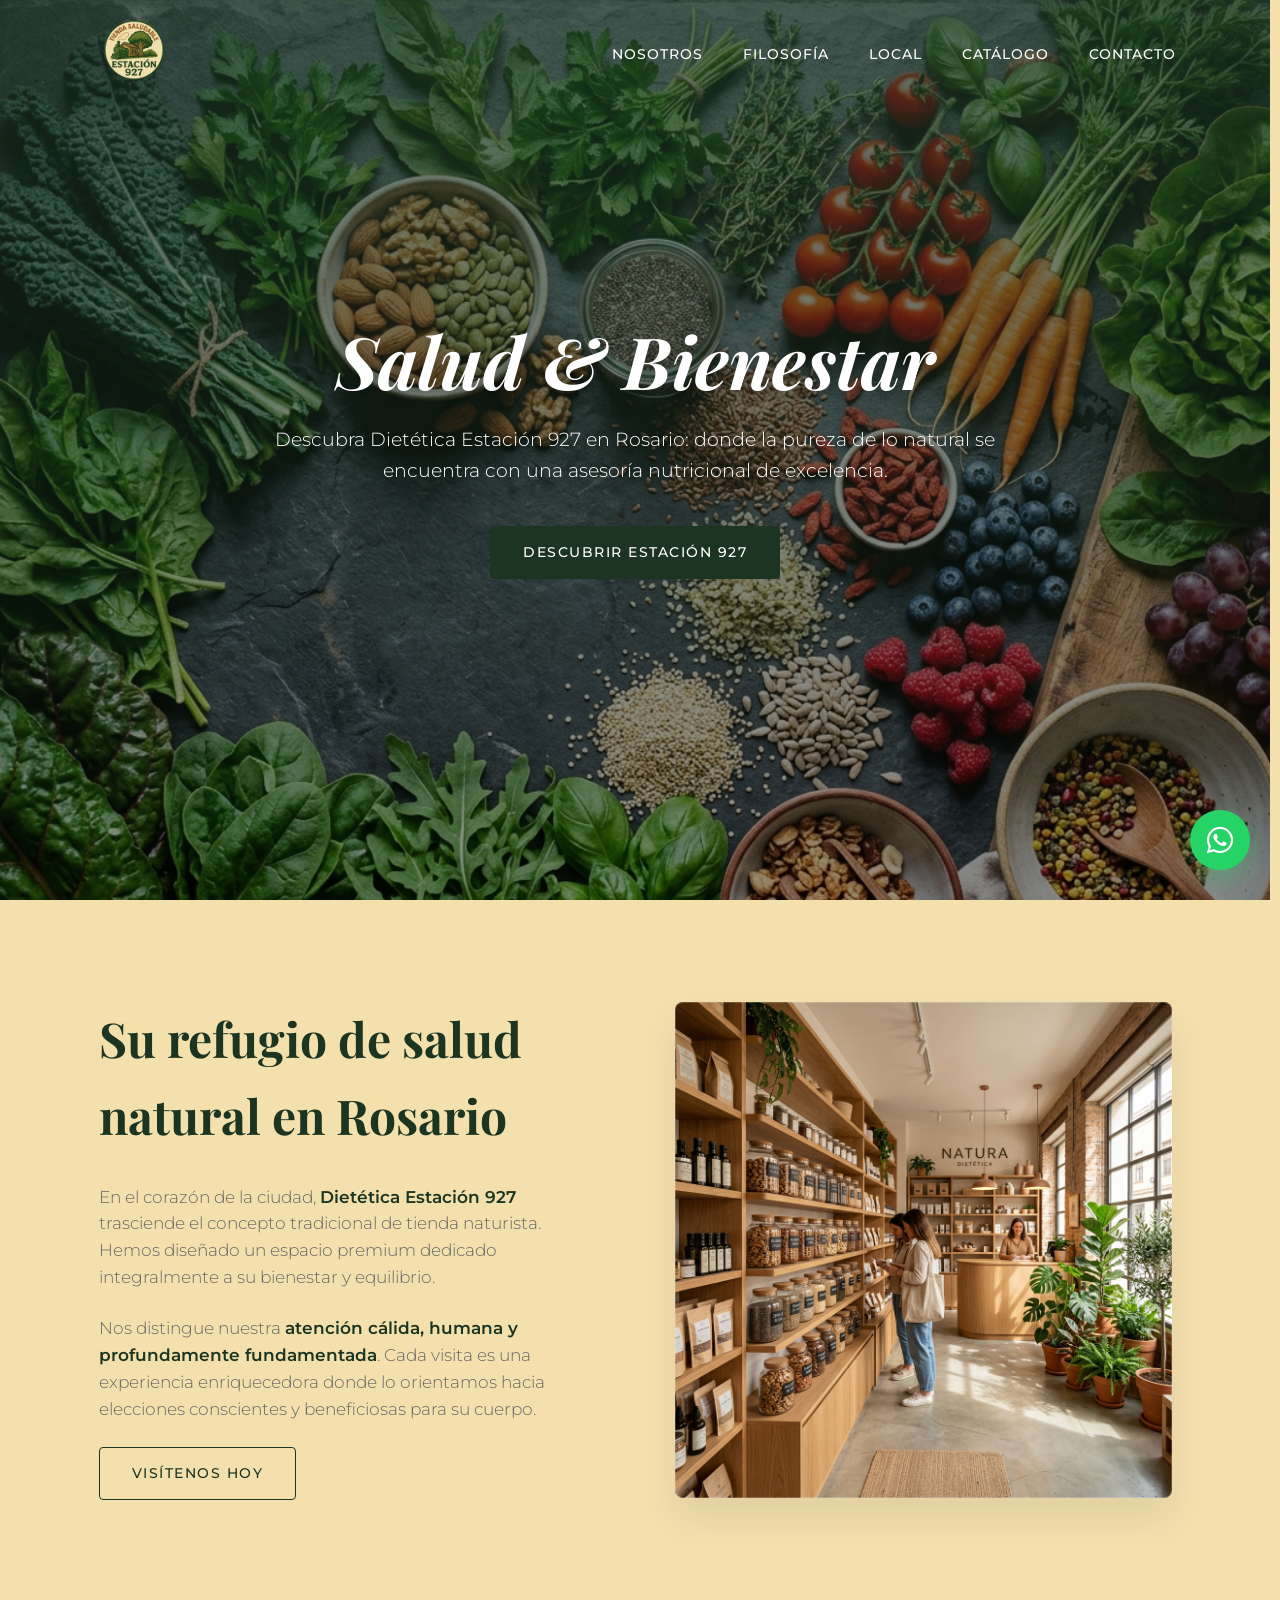
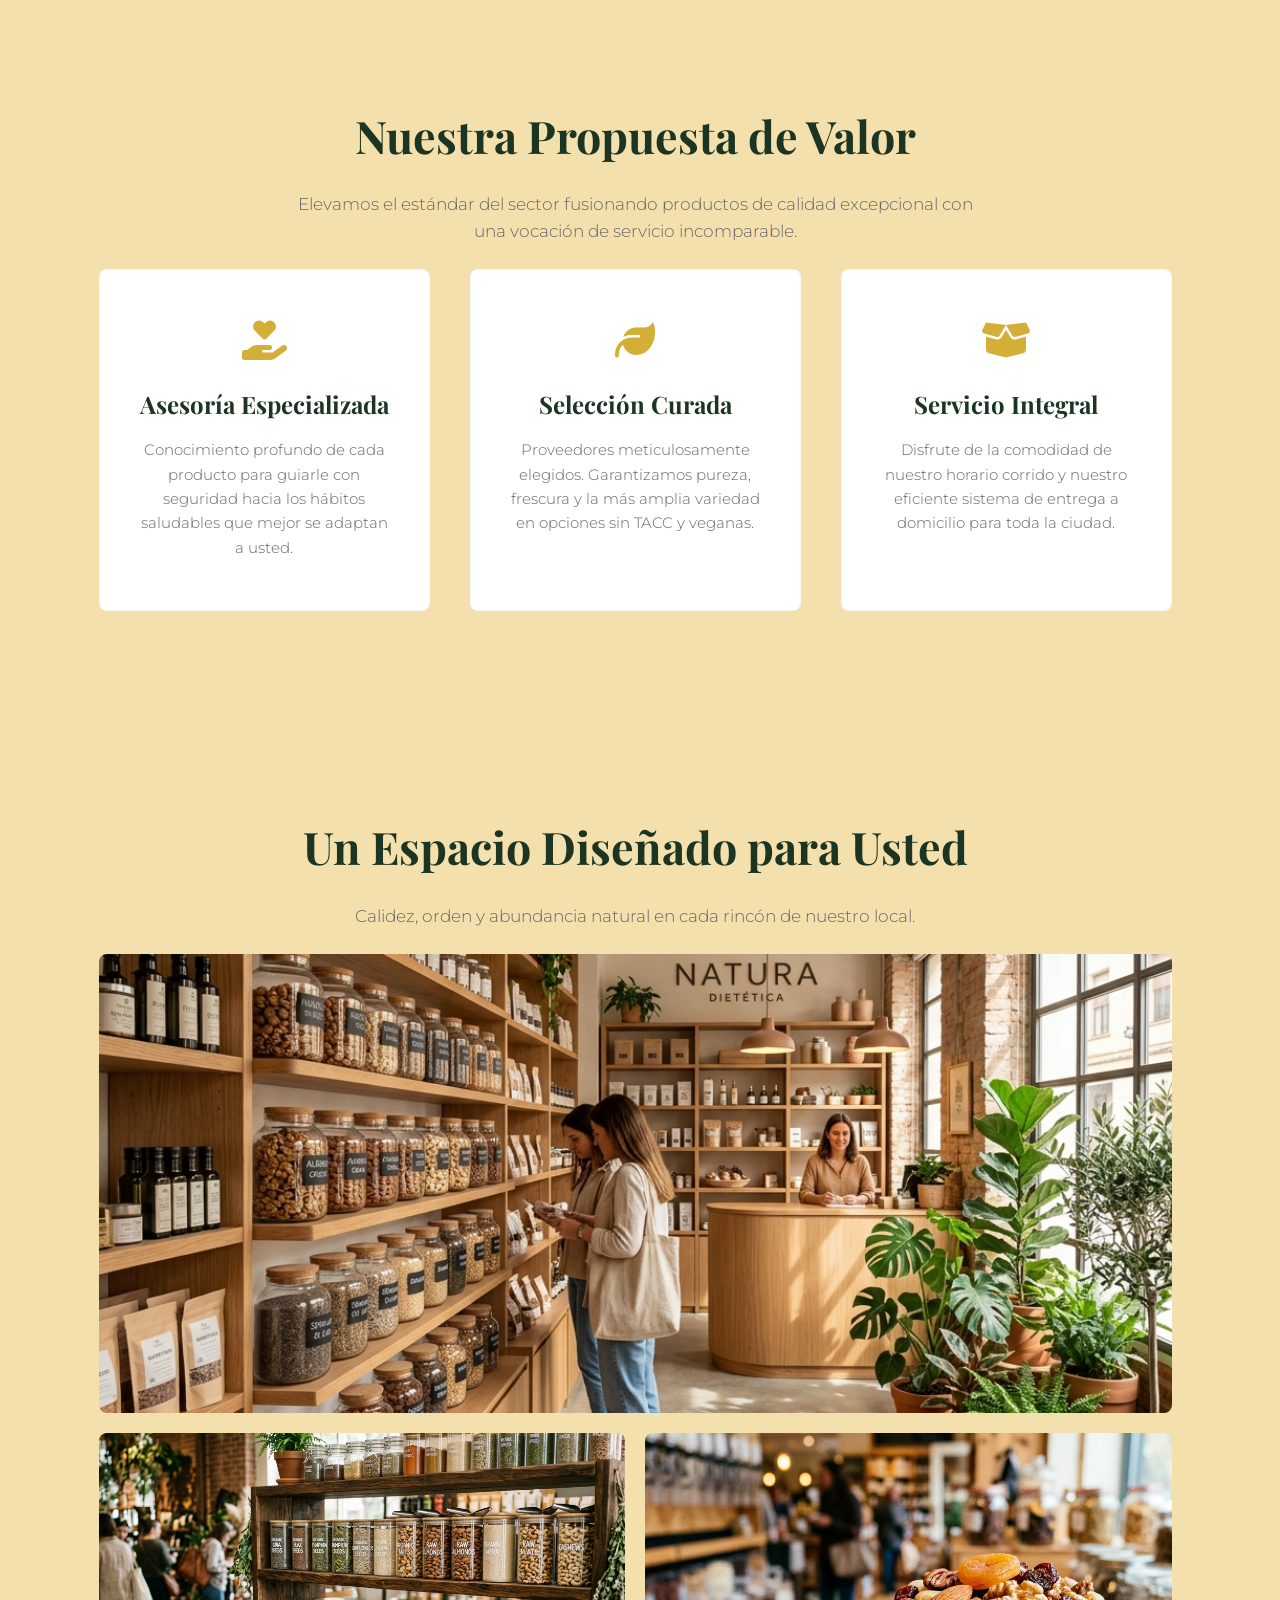
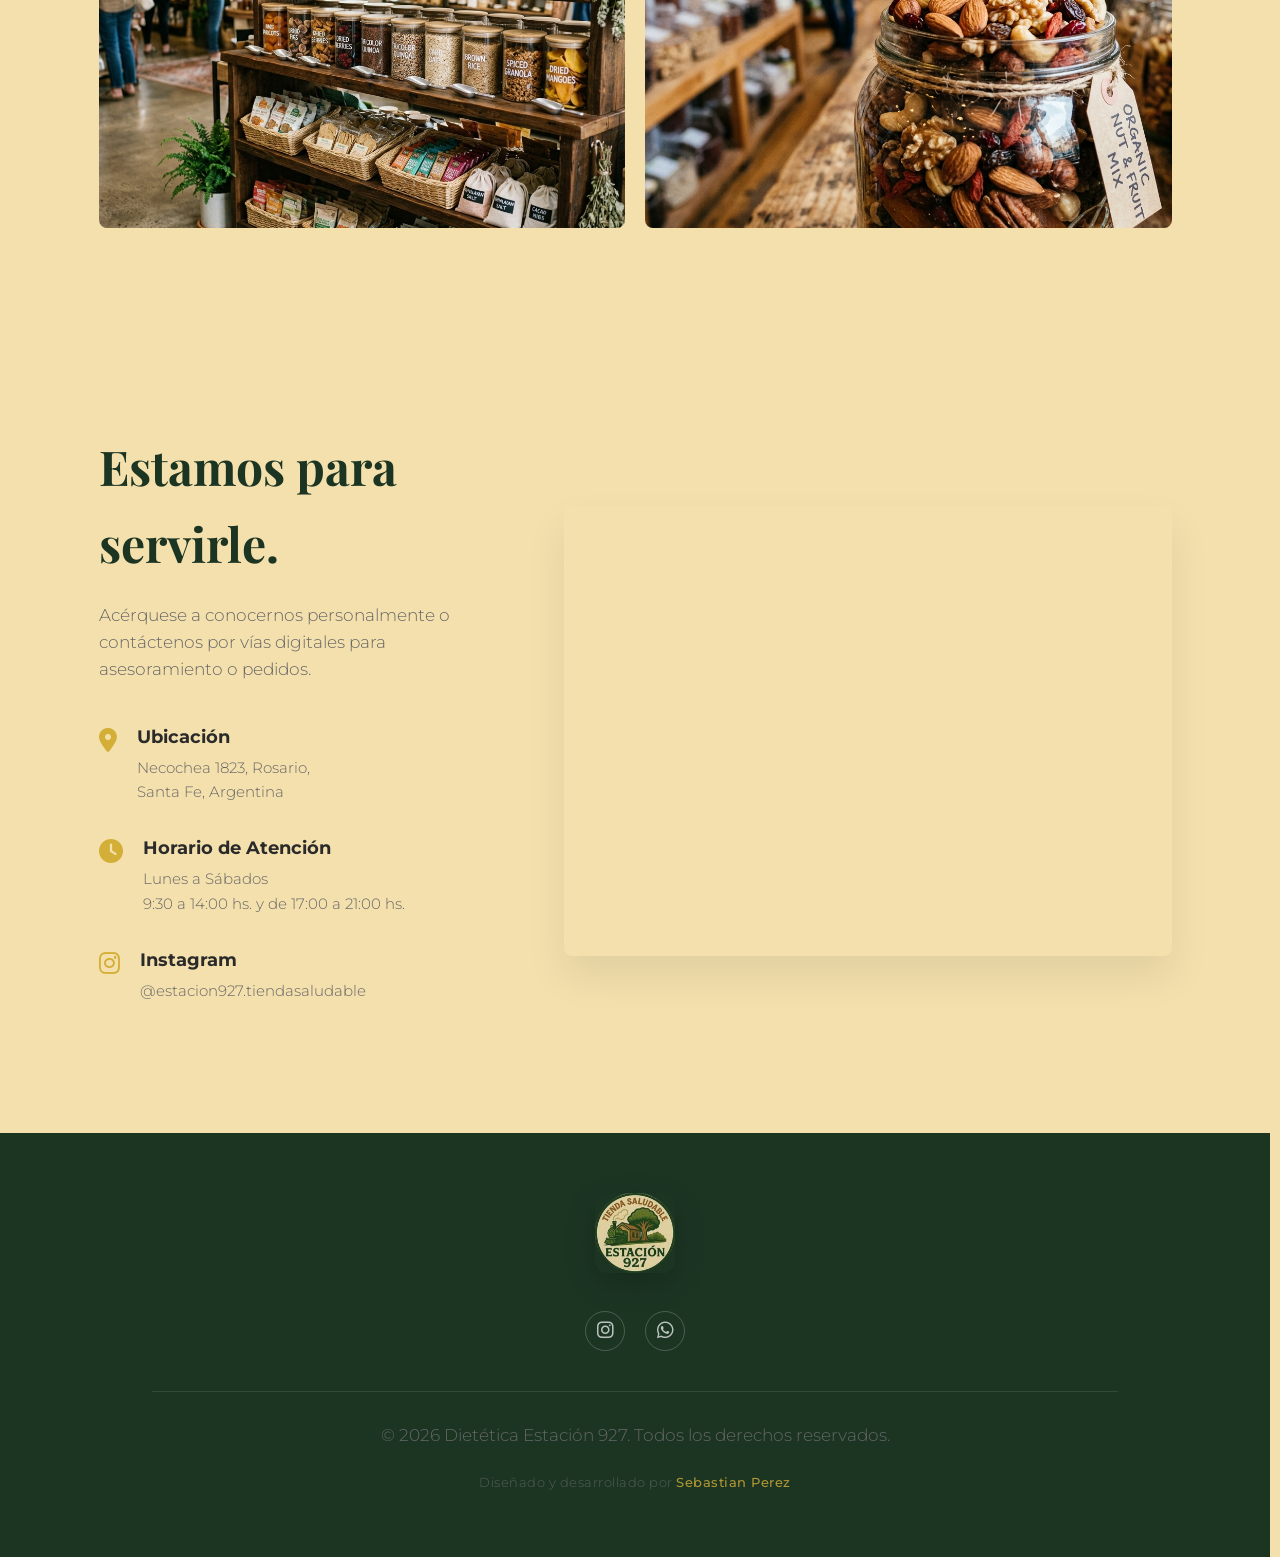
==== index.html @ 1c9c71f5 "estacion927 v1 Signed-off-by: PerezSebastian <psebastian10101010@gmail.com>" ====
<!DOCTYPE html>
<html lang="es">

<head>
    <meta charset="UTF-8">
    <meta name="viewport" content="width=device-width, initial-scale=1.0">
    <title>Dietética Estación 927 | Experiencia Saludable Premium</title>
    <meta name="description"
        content="Dietética Estación 927 en Rosario. Alimentación consciente, productos naturales premium y atención personalizada en nuestro local de Necochea 1823.">

    <!-- Favicon -->
    <link rel="icon" type="image/png" href="assets/img/logo-estacion-927.png">

    <!-- Google Fonts -->
    <link rel="preconnect" href="https://fonts.googleapis.com">
    <link rel="preconnect" href="https://fonts.gstatic.com" crossorigin>
    <link
        href="https://fonts.googleapis.com/css2?family=Montserrat:wght@300;400;500;600&family=Playfair+Display:ital,wght@0,400;0,600;0,700;1,400&display=swap"
        rel="stylesheet">

    <!-- Font Awesome -->
    <link rel="stylesheet" href="https://cdnjs.cloudflare.com/ajax/libs/font-awesome/6.4.0/css/all.min.css">
    <link rel="stylesheet" href="assets/css/styles.css">
</head>

<body>

    <header id="header">
        <div class="container nav-container">
            <a href="#inicio" class="logo">
                <img src="assets/img/logo-estacion-927.png" alt="Estación 927">
            </a>
            <button class="mobile-menu-btn" id="mobileMenuBtn">
                <i class="fa-solid fa-bars"></i>
            </button>
            <ul class="nav-links" id="navLinks">
                <li><a href="#nosotros">Nosotros</a></li>
                <li><a href="#pilares">Filosofía</a></li>
                <li><a href="#galeria">Local</a></li>
                <li><a href="catalogo.html">Catálogo</a></li>
                <li><a href="#contacto">Contacto</a></li>
            </ul>
            <div class="nav-backdrop" id="navBackdrop" aria-hidden="true"></div>
        </div>
    </header>

    <section class="hero" id="inicio">
        <div class="hero-bg" id="heroBg"></div>
        <div class="hero-content">
            <h1>Salud & Bienestar</h1>
            <p>Descubra Dietética Estación 927 en Rosario: donde la pureza de lo natural se encuentra con una asesoría
                nutricional de excelencia.</p>
            <a href="#nosotros" class="btn btn-primary">Descubrir Estación 927</a>
        </div>
    </section>

    <section class="about section-padding" id="nosotros">
        <div class="container about-grid">
            <div class="about-text reveal">
                <h2>Su refugio de salud natural en Rosario</h2>
                <p>En el corazón de la ciudad, <strong>Dietética Estación 927</strong> trasciende el concepto
                    tradicional de tienda naturista. Hemos diseñado un espacio premium dedicado integralmente a su
                    bienestar y equilibrio.</p>
                <p>Nos distingue nuestra <strong>atención cálida, humana y profundamente fundamentada</strong>. Cada
                    visita es una experiencia enriquecedora donde lo orientamos hacia elecciones conscientes y
                    beneficiosas para su cuerpo.</p>
                <a href="#contacto" class="btn btn-outline" class="btn btn-outline mt-sm">Visítenos hoy</a>
            </div>
            <div class="about-image-wrapper reveal">
                <img src="assets/img/about-interior.png" alt="Interior Dietética Estación 927">
            </div>
        </div>
    </section>

    <section class="pillars section-padding" id="pilares">
        <div class="container">
            <div class="section-header text-center reveal">
                <h2>Nuestra Propuesta de Valor</h2>
                <p>Elevamos el estándar del sector fusionando productos de calidad excepcional con una vocación de
                    servicio incomparable.</p>
            </div>
            <div class="pillars-grid">
                <div class="pillar-card reveal">
                    <i class="fa-solid fa-hand-holding-heart pillar-icon"></i>
                    <h3>Asesoría Especializada</h3>
                    <p>Conocimiento profundo de cada producto para guiarle con seguridad hacia los hábitos saludables
                        que mejor se adaptan a usted.</p>
                </div>
                <div class="pillar-card reveal">
                    <i class="fa-solid fa-leaf pillar-icon"></i>
                    <h3>Selección Curada</h3>
                    <p>Proveedores meticulosamente elegidos. Garantizamos pureza, frescura y la más amplia variedad en
                        opciones sin TACC y veganas.</p>
                </div>
                <div class="pillar-card reveal">
                    <i class="fa-solid fa-box-open pillar-icon"></i>
                    <h3>Servicio Integral</h3>
                    <p>Disfrute de la comodidad de nuestro horario corrido y nuestro eficiente sistema de entrega a
                        domicilio para toda la ciudad.</p>
                </div>
            </div>
        </div>
    </section>

    <section class="gallery section-padding" id="galeria">
        <div class="container">
            <div class="section-header text-center reveal">
                <h2>Un Espacio Diseñado para Usted</h2>
                <p>Calidez, orden y abundancia natural en cada rincón de nuestro local.</p>
            </div>
            <div class="gallery-grid">
                <div class="gallery-item large reveal">
                    <img src="assets/img/about-interior.png" alt="Local Dietética Estación 927">
                    <div class="gallery-overlay">
                        <h3>Ambiente Acogedor</h3>
                    </div>
                </div>
                <div class="gallery-item reveal">
                    <img src="assets/img/gallery-shelves.png" alt="Estanterías con variedad">
                    <div class="gallery-overlay">
                        <h3>Variedad y Orden</h3>
                    </div>
                </div>
                <div class="gallery-item reveal">
                    <img src="assets/img/gallery-detail.png" alt="Detalles de productos">
                    <div class="gallery-overlay">
                        <h3>Calidad en Detalle</h3>
                    </div>
                </div>
            </div>
        </div>
    </section>

    <section class="contact section-padding" id="contacto">
        <div class="container contact-grid">
            <div class="contact-info reveal">
                <h2>Estamos para servirle.</h2>
                <p>Acérquese a conocernos personalmente o contáctenos por vías digitales para asesoramiento o pedidos.
                </p>

                <ul class="info-list">
                    <li>
                        <i class="fa-solid fa-location-dot info-icon"></i>
                        <div class="info-text">
                            <h4>Ubicación</h4>
                            <p>Necochea 1823, Rosario,<br>Santa Fe, Argentina</p>
                        </div>
                    </li>
                    <li>
                        <i class="fa-solid fa-clock info-icon"></i>
                        <div class="info-text">
                            <h4>Horario de Atención</h4>
                            <p>Lunes a Sábados<br>9:30 a 14:00 hs. y de 17:00 a 21:00 hs.</p>
                        </div>
                    </li>
                    <li>
                        <i class="fa-brands fa-instagram info-icon"></i>
                        <div class="info-text">
                            <h4>Instagram</h4>
                            <p><a href="https://www.instagram.com/estacion927.tiendasaludable/"
                                    target="_blank">@estacion927.tiendasaludable</a></p>
                        </div>
                    </li>
                </ul>
            </div>
            <div class="map-container reveal">
                <iframe
                    src="https://maps.google.com/maps?q=Necochea%201823,%20S2000%20Rosario,%20Santa%20Fe,%20Argentina&t=&z=15&ie=UTF8&iwloc=&output=embed"
                    allowfullscreen="" loading="lazy" referrerpolicy="no-referrer-when-downgrade"></iframe>
            </div>
        </div>
    </section>

    <footer>
        <div class="container">
            <div class="footer-logo">
                <img src="assets/img/logo-estacion-927.png" alt="Estación 927 Logo">
            </div>
            <div class="social-links">
                <a href="https://instagram.com/dieteticaEstación 927" target="_blank" aria-label="Instagram"><i
                        class="fa-brands fa-instagram"></i></a>
                <a href="https://api.whatsapp.com/send?phone=5493412156308" target="_blank" aria-label="WhatsApp"><i
                        class="fa-brands fa-whatsapp"></i></a>
            </div>
            <div class="copyright">
                <p>&copy; 2026 Dietética Estación 927. Todos los derechos reservados.</p>
                <p class="developer-credit">Diseñado y desarrollado por <a href="https://sebastianperez.com.ar" target="_blank" rel="noopener">Sebastian Perez</a></p>
            </div>
        </div>
    </footer>

    <!-- WhatsApp CTA -->
    <a href="https://api.whatsapp.com/send?phone=5493412156308&text=Hola,%20quisiera%20hacer%20una%20consulta."
        class="whatsapp-float" target="_blank" aria-label="Contactar por WhatsApp">
        <i class="fa-brands fa-whatsapp"></i>
    </a>
    <!-- Scripts -->
    <script src="assets/js/animations.js"></script>
</body>

</html>
---- assets/css/styles.css ----
:root {
            --primary-color: #1c3523; /* Deep Forest Green */
            --primary-light: #2c4c34;
            --accent-color: #d4af37; /* Soft Gold */
            --bg-color: #f4e0ad; /* Warm Cream from Logo */
            --text-main: #2a2a2a;
            --text-muted: #666666;
            --white: #ffffff;
            --font-heading: 'Playfair Display', serif;
            --font-body: 'Montserrat', sans-serif;
            --transition: all 0.4s cubic-bezier(0.25, 0.46, 0.45, 0.94);
        }

        * {
            margin: 0;
            padding: 0;
            box-sizing: border-box;
        }

html {
    scroll-behavior: smooth;
    scrollbar-color: rgba(28, 53, 35, 0.72) rgba(244, 224, 173, 0.55);
    scrollbar-width: thin;
    scrollbar-gutter: stable;
}

body {
    font-family: var(--font-body);
    background-color: var(--bg-color);
    color: var(--text-main);
    line-height: 1.6;
    overflow-x: hidden;
}

body.modal-open {
    overflow: hidden;
}

body.nav-open {
    overflow: hidden;
}

::-webkit-scrollbar {
    width: 12px;
    height: 12px;
}

::-webkit-scrollbar-track {
    background: linear-gradient(180deg, rgba(244, 224, 173, 0.55), rgba(255, 255, 255, 0.45));
}

::-webkit-scrollbar-thumb {
    background: linear-gradient(180deg, var(--primary-light), var(--primary-color));
    border: 3px solid rgba(244, 224, 173, 0.75);
    border-radius: 999px;
}

::-webkit-scrollbar-thumb:hover {
    background: linear-gradient(180deg, var(--primary-color), #112018);
}

::-webkit-scrollbar-corner {
    background: var(--bg-color);
}

        /* Typography */
        h1, h2, h3, h4 {
            font-family: var(--font-heading);
            font-weight: 700;
            color: var(--primary-color);
        }

        p {
            font-size: 1.05rem;
            color: var(--text-muted);
            margin-bottom: 1.5rem;
            font-weight: 300;
        }

        strong {
            font-weight: 600;
            color: var(--primary-color);
        }

        /* Utility */
        .container {
            max-width: 1200px;
            margin: 0 auto;
            padding: 0 5%;
        }

        .section-padding {
            padding: 100px 0;
        }

        .text-center {
            text-align: center;
        }

        /* Buttons */
        .btn {
            display: inline-block;
            padding: 14px 32px;
            font-family: var(--font-body);
            font-size: 0.9rem;
            font-weight: 500;
            text-transform: uppercase;
            letter-spacing: 1.5px;
            text-decoration: none;
            border-radius: 4px;
            transition: var(--transition);
            cursor: pointer;
            border: 1px solid transparent;
        }

        .btn-primary {
            background-color: var(--primary-color);
            color: var(--white);
        }

        .btn-primary:hover {
            background-color: var(--primary-light);
            transform: translateY(-2px);
            box-shadow: 0 10px 20px rgba(28, 53, 35, 0.15);
        }

        .btn-outline {
            background-color: transparent;
            color: var(--primary-color);
            border-color: var(--primary-color);
        }

        .btn-outline:hover {
            background-color: var(--primary-color);
            color: var(--white);
        }

        /* Header / Nav */
        header {
            position: fixed;
            top: 0;
            left: 0;
            width: 100%;
            z-index: 1000;
            transition: var(--transition);
            padding: 20px 0;
        }

        header.scrolled {
            background: rgba(250, 249, 246, 0.95);
            backdrop-filter: blur(10px);
            padding: 10px 0;
            box-shadow: 0 5px 20px rgba(0, 0, 0, 0.05);
        }

        .nav-container {
            display: flex;
            justify-content: space-between;
            align-items: center;
        }

        .logo img {
            height: 60px;
            width: auto;
            transition: var(--transition);
            filter: drop-shadow(0 2px 4px rgba(0,0,0,0.1));
        }

        header.scrolled .logo img {
            height: 50px;
        }

        .nav-links {
            display: flex;
            gap: 40px;
            list-style: none;
        }

        .nav-links a {
            text-decoration: none;
            color: var(--white);
            font-weight: 500;
            font-size: 0.9rem;
            text-transform: uppercase;
            letter-spacing: 1px;
            transition: var(--transition);
            position: relative;
        }

        header.scrolled .nav-links a {
            color: var(--primary-color);
        }

        .nav-links a::after {
            content: '';
            position: absolute;
            bottom: -5px;
            left: 0;
            width: 0;
            height: 1px;
            background-color: var(--accent-color);
            transition: var(--transition);
        }

        .nav-links a:hover::after {
            width: 100%;
        }

        .mobile-menu-btn {
            display: none;
            color: var(--white);
            font-size: 1.5rem;
            cursor: pointer;
            background: none;
            border: none;
            transition: var(--transition);
        }

        .nav-backdrop {
            display: none;
        }
        
        header.scrolled .mobile-menu-btn {
            color: var(--primary-color);
        }

        /* Hero */
        .hero {
            height: 100vh;
            min-height: 600px;
            position: relative;
            display: flex;
            align-items: center;
            justify-content: center;
            text-align: center;
            overflow: hidden;
        }

        .hero::before {
            content: '';
            position: absolute;
            top: 0; left: 0; right: 0; bottom: 0;
            background: linear-gradient(to bottom, rgba(28, 53, 35, 0.7), rgba(0, 0, 0, 0.4));
            z-index: 1;
        }

        .hero-bg {
            position: absolute;
            top: 0; left: 0; width: 100%; height: 120%; /* for parallax */
            background-image: url('../img/hero-bg.png');
            background-size: cover;
            background-position: center;
            z-index: 0;
            transform: translateY(0);
        }

        .hero-content {
            position: relative;
            z-index: 2;
            max-width: 800px;
            padding: 0 20px;
            opacity: 0;
            transform: translateY(30px);
            animation: fadeUp 1s forwards 0.5s;
        }

        .hero h1 {
            color: var(--white);
            font-size: 4.5rem;
            line-height: 1.1;
            margin-bottom: 24px;
            font-style: italic;
            text-shadow: 0 4px 15px rgba(0,0,0,0.3);
        }

        .hero p {
            color: rgba(255, 255, 255, 1);
            font-size: 1.2rem;
            margin-bottom: 40px;
            text-shadow: 0 2px 10px rgba(0,0,0,0.2);
        }

        /* About Section */
        .about {
            background-color: var(--bg-color);
        }

        .about-grid {
            display: grid;
            grid-template-columns: 1fr 1fr;
            gap: 80px;
            align-items: center;
        }

        .about-text h2 {
            font-size: 3rem;
            margin-bottom: 30px;
        }

        .about-image-wrapper {
            position: relative;
            border-radius: 8px;
            overflow: hidden;
            box-shadow: 0 20px 40px rgba(0,0,0,0.08);
        }

        .about-image-wrapper img {
            width: 100%;
            height: auto;
            display: block;
            transition: transform 0.7s ease;
        }

        .about-image-wrapper:hover img {
            transform: scale(1.05);
        }
        
        .about-image-wrapper::after {
            content: '';
            position: absolute;
            inset: 0;
            border: 1px solid rgba(255,255,255,0.2);
            border-radius: 8px;
            pointer-events: none;
        }

        /* Pillars */
        .pillars {
            background-color: var(--bg-color);
        }

        .section-header {
            max-width: 700px;
            margin: 0 auto;
        }

        .section-header h2 {
            font-size: 2.8rem;
            margin-bottom: 20px;
        }

        .pillars-grid {
            display: grid;
            grid-template-columns: repeat(3, 1fr);
            gap: 40px;
        }

        .pillar-card {
            background: var(--white);
            padding: 50px 40px;
            text-align: center;
            border-radius: 8px;
            transition: var(--transition);
            border: 1px solid rgba(0,0,0,0.03);
        }

        .pillar-card:hover {
            transform: translateY(-10px);
            box-shadow: 0 15px 30px rgba(28, 53, 35, 0.08);
            background: var(--white);
            border-color: rgba(212, 175, 55, 0.2);
        }

        .pillar-icon {
            font-size: 2.5rem;
            color: var(--accent-color);
            margin-bottom: 25px;
        }

        .pillar-card h3 {
            font-size: 1.5rem;
            margin-bottom: 15px;
        }

        .pillar-card p {
            font-size: 0.95rem;
            margin-bottom: 0;
        }

        /* Gallery */
        .gallery {
            background-color: var(--bg-color);
        }

        .gallery-grid {
            display: grid;
            grid-template-columns: repeat(2, 1fr);
            gap: 20px;
        }

        .gallery-item {
            position: relative;
            overflow: hidden;
            border-radius: 8px;
            aspect-ratio: 4/3;
        }
        
        .gallery-item.large {
            grid-column: 1 / -1;
            aspect-ratio: 21/9;
        }

        .gallery-item img {
            width: 100%;
            height: 100%;
            object-fit: cover;
            transition: transform 0.8s ease;
        }

        .gallery-item:hover img {
            transform: scale(1.08);
        }

        .gallery-overlay {
            position: absolute;
            inset: 0;
            background: linear-gradient(to top, rgba(28, 53, 35, 0.8), transparent);
            display: flex;
            align-items: flex-end;
            padding: 30px;
            opacity: 0;
            transition: var(--transition);
        }

        .gallery-item:hover .gallery-overlay {
            opacity: 1;
        }

        .gallery-overlay h3 {
            color: var(--white);
            margin: 0;
            font-size: 1.5rem;
            font-family: var(--font-body);
            font-weight: 500;
        }

        /* Contact & Map */
        .contact {
            background-color: var(--bg-color);
        }

        .contact-grid {
            display: grid;
            grid-template-columns: 1fr 1.5fr;
            gap: 60px;
            align-items: center;
        }

        .contact-info h2 {
            font-size: 3rem;
            margin-bottom: 20px;
        }

        .info-list {
            list-style: none;
            margin-top: 40px;
        }

        .info-list li {
            display: flex;
            align-items: flex-start;
            gap: 20px;
            margin-bottom: 30px;
        }

        .info-icon {
            font-size: 1.5rem;
            color: var(--accent-color);
            margin-top: 5px;
        }

        .info-text h4 {
            font-size: 1.1rem;
            font-family: var(--font-body);
            margin-bottom: 5px;
            color: var(--text-main);
        }

        .info-text p {
            margin: 0;
            font-size: 0.95rem;
        }
        
        .info-text a {
            color: var(--text-muted);
            text-decoration: none;
            transition: var(--transition);
        }
        
        .info-text a:hover {
            color: var(--primary-color);
        }

        .map-container {
            border-radius: 8px;
            overflow: hidden;
            box-shadow: 0 20px 40px rgba(0,0,0,0.08);
            height: 450px;
        }

        .map-container iframe {
            width: 100%;
            height: 100%;
            border: 0;
        }

        /* Footer */
        footer {
            background-color: var(--primary-color);
            color: rgba(255,255,255,0.7);
            padding: 60px 0 40px;
            text-align: center;
        }

        .footer-logo {
            margin-bottom: 30px;
        }

        .footer-logo img {
            height: 80px;
            width: auto;
            border-radius: 12px;
            box-shadow: 0 10px 30px rgba(0,0,0,0.2);
            transition: var(--transition);
            opacity: 0.9;
        }
        
        .footer-logo img:hover {
            opacity: 1;
            transform: translateY(-5px) scale(1.05);
        }

        .social-links {
            display: flex;
            justify-content: center;
            gap: 20px;
            margin-bottom: 40px;
        }

        .social-links a {
            color: rgba(255,255,255,0.7);
            font-size: 1.2rem;
            transition: var(--transition);
            width: 40px;
            height: 40px;
            border-radius: 50%;
            border: 1px solid rgba(255,255,255,0.2);
            display: flex;
            align-items: center;
            justify-content: center;
            text-decoration: none;
        }

        .social-links a:hover {
            color: var(--white);
            border-color: var(--white);
            background-color: rgba(255,255,255,0.1);
            transform: translateY(-3px);
        }

        .copyright {
            font-size: 0.85rem;
            border-top: 1px solid rgba(255,255,255,0.1);
            padding-top: 30px;
            margin: 0 5%;
        }

        .developer-credit {
            font-size: 0.8rem;
            margin-top: 10px;
            opacity: 0.8;
            font-weight: 300;
            letter-spacing: 0.5px;
        }

        .developer-credit a {
            color: var(--accent-color);
            text-decoration: none;
            font-weight: 500;
            position: relative;
            transition: var(--transition);
        }

        .developer-credit a::after {
            content: '';
            position: absolute;
            width: 100%;
            transform: scaleX(0);
            height: 1px;
            bottom: -2px;
            left: 0;
            background-color: var(--accent-color);
            transform-origin: bottom right;
            transition: transform 0.3s ease-out;
        }

        .developer-credit a:hover {
            color: var(--white);
        }

        .developer-credit a:hover::after {
            transform: scaleX(1);
            transform-origin: bottom left;
            background-color: var(--white);
        }

        /* Floating WhatsApp */
        .whatsapp-float {
            position: fixed;
            bottom: 30px;
            right: 30px;
            background-color: #25D366;
            color: white;
            width: 60px;
            height: 60px;
            border-radius: 50%;
            display: flex;
            align-items: center;
            justify-content: center;
            font-size: 30px;
            box-shadow: 0 10px 20px rgba(37, 211, 102, 0.3);
            z-index: 1000;
            text-decoration: none;
            transition: var(--transition);
        }

        .whatsapp-float:hover {
            transform: scale(1.1) translateY(-5px);
            background-color: #20ba5a;
            box-shadow: 0 15px 25px rgba(37, 211, 102, 0.4);
        }

        .whatsapp-float::before {
            content: '¿Consultas? Escribinos';
            position: absolute;
            right: 75px;
            background-color: var(--primary-color);
            color: white;
            padding: 8px 15px;
            border-radius: 20px;
            font-size: 0.85rem;
            font-weight: 500;
            white-space: nowrap;
            opacity: 0;
            visibility: hidden;
            transition: var(--transition);
            box-shadow: 0 5px 15px rgba(0,0,0,0.1);
        }

        .whatsapp-float::after {
            content: '';
            position: absolute;
            right: 65px;
            border-width: 6px;
            border-style: solid;
            border-color: transparent transparent transparent var(--primary-color);
            opacity: 0;
            visibility: hidden;
            transition: var(--transition);
        }

        .whatsapp-float:hover::before,
        .whatsapp-float:hover::after {
            opacity: 1;
            visibility: visible;
            transform: translateX(-10px);
        }

        /* Animations */
        @keyframes fadeUp {
            from { opacity: 0; transform: translateY(30px); }
            to { opacity: 1; transform: translateY(0); }
        }

        .reveal {
            opacity: 0;
            transform: translateY(40px);
            transition: all 0.8s cubic-bezier(0.25, 0.46, 0.45, 0.94);
        }

        .reveal.active {
            opacity: 1;
            transform: translateY(0);
        }

        /* Mobile Adjustments */
        @media (max-width: 992px) {
            h1, .hero h1 { font-size: 3.5rem; }
            h2, .about-text h2, .section-header h2, .contact-info h2 { font-size: 2.5rem; }
            .about-grid, .contact-grid { gap: 40px; }
            .pillars-grid { grid-template-columns: repeat(2, 1fr); }
        }

        @media (max-width: 768px) {
            header {
                padding: 14px 0;
            }

            header.scrolled {
                padding: 10px 0;
            }

            .logo img {
                height: 54px;
            }

            header.scrolled .logo img {
                height: 48px;
            }

            .mobile-menu-btn {
                display: flex;
                align-items: center;
                justify-content: center;
                position: relative;
                z-index: 1202;
                width: 44px;
                height: 44px;
                border-radius: 50%;
                background: rgba(255, 255, 255, 0.14);
                border: 1px solid rgba(255, 255, 255, 0.28);
                color: var(--white);
                box-shadow: 0 10px 24px rgba(0, 0, 0, 0.12);
            }

            header.scrolled .mobile-menu-btn,
            body.nav-open .mobile-menu-btn {
                background: var(--primary-color);
                color: var(--white);
                border-color: rgba(212, 175, 55, 0.36);
            }

            .nav-backdrop {
                display: block;
                position: fixed;
                inset: 0;
                z-index: 1090;
                background: rgba(12, 24, 16, 0.54);
                backdrop-filter: blur(6px);
                opacity: 0;
                visibility: hidden;
                transition: opacity 0.34s ease, visibility 0.34s ease;
            }

            .nav-backdrop.active {
                opacity: 1;
                visibility: visible;
            }
            
            .nav-links {
                position: fixed;
                top: 0;
                right: 0;
                width: min(82vw, 340px);
                height: 100dvh;
                padding: 96px 32px 42px;
                background: linear-gradient(180deg, rgba(255, 255, 255, 0.98), rgba(244, 224, 173, 0.96));
                flex-direction: column;
                justify-content: flex-start;
                align-items: stretch;
                gap: 10px;
                transform: translateX(104%);
                opacity: 0.98;
                transition: transform 0.42s cubic-bezier(0.22, 1, 0.36, 1), box-shadow 0.42s ease;
                box-shadow: -24px 0 70px rgba(12, 24, 16, 0.24);
                border-left: 1px solid rgba(212, 175, 55, 0.25);
                z-index: 1100;
            }

            .nav-links::before {
                content: 'Menú';
                color: var(--accent-color);
                font-family: var(--font-heading);
                font-size: 2rem;
                line-height: 1;
                margin-bottom: 18px;
            }

            .nav-links.active {
                transform: translateX(0);
            }

            .nav-links li {
                width: 100%;
            }

            .nav-links a {
                display: flex;
                align-items: center;
                justify-content: space-between;
                width: 100%;
                color: var(--primary-color);
                font-size: 0.98rem;
                letter-spacing: 1.6px;
                padding: 15px 4px;
                border-bottom: 1px solid rgba(28, 53, 35, 0.1);
            }

            .nav-links a::after {
                content: '';
                position: static;
                width: 7px;
                height: 7px;
                border-radius: 50%;
                background: var(--accent-color);
                opacity: 0;
                transform: scale(0.5);
            }

            .nav-links a:hover::after,
            .nav-links a:focus-visible::after {
                width: 7px;
                opacity: 1;
                transform: scale(1);
            }

            .whatsapp-float::before,
            .whatsapp-float::after {
                display: none;
            }

            .hero h1 { font-size: 2.8rem; }
            .about-grid { grid-template-columns: 1fr; text-align: center; }
            .about-image-wrapper { order: -1; margin-bottom: 20px; }
            
            .pillars-grid { grid-template-columns: 1fr; }
            .gallery-grid { grid-template-columns: 1fr; }
            .gallery-item.large { aspect-ratio: 4/3; }
            
            .contact-grid { grid-template-columns: 1fr; }
            .info-list li { flex-direction: column; align-items: center; text-align: center; gap: 10px; }
            
            .section-padding { padding: 70px 0; }
        }

/* Helpers */
.mt-sm {
    margin-top: 15px;
}

/* Page hero */
.page-hero {
    min-height: 460px;
    padding: 150px 0 90px;
    position: relative;
    display: flex;
    align-items: center;
    text-align: center;
    overflow: hidden;
    background-image: linear-gradient(to bottom, rgba(28, 53, 35, 0.78), rgba(0, 0, 0, 0.45)), url('../img/gallery-shelves.png');
    background-size: cover;
    background-position: center;
}

.page-hero .container {
    position: relative;
    z-index: 2;
}

.page-hero h1 {
    color: var(--white);
    font-size: 3.4rem;
    line-height: 1.1;
    margin-bottom: 20px;
    font-style: italic;
    text-shadow: 0 4px 15px rgba(0,0,0,0.3);
}

.page-hero p {
    color: rgba(255, 255, 255, 0.94);
    max-width: 760px;
    margin: 0 auto;
}

/* Catalog */
.catalog-section {
    background-color: var(--bg-color);
}

.catalog-layout {
    display: flex;
    flex-direction: column;
    gap: 36px;
    align-items: stretch;
}

.catalog-toolbar {
    order: 2;
    display: flex;
    flex-direction: column;
    align-items: stretch;
    gap: 16px;
    max-width: 100%;
    margin: 0 0; /* 34px;*/
}

.catalog-field {
    display: flex;
    flex-direction: column;
    gap: 10px;
}

.catalog-field--category {
    max-width: 100%;
}

.catalog-field--search {
    max-width: 100%;
}

.catalog-field--diet {
    max-width: 100%;
}

.diet-filters {
    display: flex;
    gap: 8px;
    flex-wrap: wrap;
    align-items: center;
    height: 100%;
}

.diet-filter-btn {
    background: rgba(255, 255, 255, 0.82);
    border: 1px solid rgba(28, 53, 35, 0.16);
    border-radius: 999px;
    color: var(--primary-color);
    font-family: var(--font-body);
    font-size: 0.85rem;
    font-weight: 500;
    padding: 10px 18px;
    cursor: pointer;
    transition: var(--transition);
    outline: none;
    height: 46px; /* Match the height of other inputs */
}

.diet-filter-btn:hover {
    border-color: rgba(28, 53, 35, 0.34);
    box-shadow: 0 4px 12px rgba(28, 53, 35, 0.05);
}

.diet-filter-btn.active {
    background: var(--primary-color);
    color: var(--white);
    border-color: var(--primary-color);
}

.catalog-field label {
    color: var(--primary-color);
    font-size: 0.78rem;
    font-weight: 600;
    letter-spacing: 1.4px;
    text-transform: uppercase;
}

.category-filter,
.product-search {
    width: 100%;
    background-color: rgba(255, 255, 255, 0.82);
    border: 1px solid rgba(28, 53, 35, 0.16);
    border-radius: 999px;
    color: var(--primary-color);
    font-family: var(--font-body);
    font-size: 0.95rem;
    font-weight: 500;
    outline: none;
    transition: var(--transition);
}

.category-filter {
    appearance: none;
    background-image: linear-gradient(45deg, transparent 50%, var(--primary-color) 50%), linear-gradient(135deg, var(--primary-color) 50%, transparent 50%);
    background-position: calc(100% - 22px) 50%, calc(100% - 16px) 50%;
    background-size: 6px 6px, 6px 6px;
    background-repeat: no-repeat;
    cursor: pointer;
    padding: 14px 48px 14px 20px;
}

.product-search-wrapper {
    position: relative;
}

.product-search-wrapper i {
    position: absolute;
    top: 50%;
    left: 18px;
    transform: translateY(-50%);
    color: rgba(28, 53, 35, 0.52);
    pointer-events: none;
}

.product-search {
    padding: 14px 20px 14px 46px;
}

.product-search::placeholder {
    color: rgba(28, 53, 35, 0.48);
}

.category-filter:focus,
.category-filter:hover,
.product-search:focus,
.product-search:hover {
    border-color: rgba(28, 53, 35, 0.34);
    box-shadow: 0 12px 28px rgba(28, 53, 35, 0.09);
}

.products-grid-container {
    order: 3;
}

.products-grid {
    display: grid;
    grid-template-columns: repeat(auto-fit, minmax(190px, 1fr));
    gap: 22px;
}

.product-card {
    background: var(--white);
    border-radius: 18px;
    overflow: hidden;
    border: 1px solid rgba(28, 53, 35, 0.07);
    box-shadow: 0 14px 34px rgba(28, 53, 35, 0.08);
    transition: var(--transition);
    display: flex;
    flex-direction: column;
    min-height: 0;
    cursor: pointer;
}

.product-card:hover {
    transform: translateY(-4px);
    border-color: rgba(212, 175, 55, 0.32);
    box-shadow: 0 18px 40px rgba(28, 53, 35, 0.13);
}

.product-card:focus-visible {
    outline: 2px solid var(--accent-color);
    outline-offset: 4px;
}

.product-image {
    width: 100%;
    aspect-ratio: 16 / 10;
    object-fit: cover;
    display: block;
    background: var(--bg-color);
}

.product-content {
    padding: 18px;
    display: flex;
    flex-direction: column;
    gap: 12px;
    flex: 1;
}

.product-content h3 {
    font-family: var(--font-body);
    font-size: 0.98rem;
    line-height: 1.32;
    color: var(--primary-color);
    font-weight: 600;
    margin: 0;
}

.product-meta {
    display: flex;
    justify-content: space-between;
    align-items: center;
    gap: 12px;
    color: var(--text-muted);
    font-size: 0.86rem;
}

.product-flags {
    display: flex;
    align-items: center;
    justify-content: flex-end;
    gap: 7px;
    margin-left: auto;
}

.product-flag-icon {
    width: 28px;
    height: 28px;
    object-fit: contain;
    display: block;
    filter: drop-shadow(0 4px 8px rgba(28, 53, 35, 0.12));
    transition: var(--transition);
}

.product-card:hover .product-flag-icon {
    transform: translateY(-1px);
}

.product-badge {
    color: var(--primary-color);
    background: rgba(212, 175, 55, 0.16);
    border: 1px solid rgba(212, 175, 55, 0.25);
    padding: 5px 11px;
    border-radius: 999px;
    font-weight: 500;
    font-size: 0.78rem;
}

.product-card .btn {
    width: 100%;
    margin-top: auto;
    text-align: center;
    padding: 12px 14px;
    font-size: 0.78rem;
    letter-spacing: 1.2px;
    white-space: normal;
    line-height: 1.25;
    cursor: pointer;
}

.cart-panel {
    order: 1;
    background: var(--white);
    border-radius: 18px;
    padding: 26px;
    box-shadow: 0 18px 44px rgba(28, 53, 35, 0.12);
    border: 1px solid rgba(28, 53, 35, 0.07);
    display: flex;
    flex-direction: column;
}

.cart-panel h2 {
    font-size: 1.8rem;
    margin-bottom: 10px;
}

.cart-empty {
    margin: 0;
    font-size: 0.95rem;
}

.cart-items {
    list-style: none;
    display: flex;
    flex-direction: column;
    gap: 16px;
    margin: 22px 0;
    max-height: 350px;
    overflow-y: auto;
    padding-right: 8px;
    scrollbar-color: rgba(28, 53, 35, 0.65) rgba(244, 224, 173, 0.45);
    scrollbar-width: thin;
}

.cart-items::-webkit-scrollbar {
    width: 6px;
}

.cart-items::-webkit-scrollbar-track {
    background: rgba(244, 224, 173, 0.38);
    border-radius: 999px;
}

.cart-items::-webkit-scrollbar-thumb {
    background: var(--primary-light);
    border-radius: 999px;
}

.cart-item {
    display: grid;
    grid-template-columns: 1fr auto;
    gap: 12px;
    align-items: center;
    border-bottom: 1px solid rgba(28, 53, 35, 0.1);
    padding-bottom: 14px;
}

.cart-item-title {
    color: var(--primary-color);
    font-weight: 600;
    font-size: 0.95rem;
}

.cart-controls {
    display: flex;
    align-items: center;
    gap: 8px;
}

.cart-control-btn {
    width: 30px;
    height: 30px;
    border-radius: 50%;
    border: 1px solid rgba(28, 53, 35, 0.2);
    background: transparent;
    color: var(--primary-color);
    cursor: pointer;
    transition: var(--transition);
}

.cart-control-btn:hover {
    background: var(--primary-color);
    color: var(--white);
}

.cart-quantity {
    min-width: 20px;
    text-align: center;
    font-weight: 600;
}

.cart-actions {
    display: flex;
    flex-direction: column;
    gap: 12px;
}

.btn-whatsapp {
    background-color: #25D366;
    color: var(--white);
    text-align: center;
}

.btn-whatsapp:hover {
    background-color: #20ba5a;
    transform: translateY(-2px);
    box-shadow: 0 10px 20px rgba(37, 211, 102, 0.25);
}

.btn[aria-disabled="true"] {
    opacity: 0.55;
    pointer-events: none;
}

/* Product detail modal */
.product-modal {
    position: fixed;
    inset: 0;
    z-index: 2000;
    display: flex;
    align-items: center;
    justify-content: center;
    padding: 20px;
    opacity: 0;
    pointer-events: none;
    transition: opacity 0.34s ease;
}

.product-modal.active,
.product-modal.closing {
    opacity: 1;
    pointer-events: auto;
}

.product-modal.closing {
    pointer-events: none;
}

.product-modal__backdrop {
    position: absolute;
    inset: 0;
    background: rgba(12, 24, 16, 0.56);
    backdrop-filter: blur(8px);
    opacity: 1;
    transition: opacity 0.34s ease;
}

.product-modal__dialog {
    position: relative;
    width: min(920px, 100%);
    max-height: min(86vh, 820px);
    overflow: hidden;
    background: var(--white);
    border: 1px solid rgba(212, 175, 55, 0.22);
    border-radius: 26px;
    box-shadow: 0 28px 80px rgba(12, 24, 16, 0.32);
    transform: translateY(34px) scale(0.9);
    opacity: 0;
    transition: transform 0.42s cubic-bezier(0.2, 0.9, 0.25, 1.12), opacity 0.34s ease;
}

.product-modal.active .product-modal__dialog {
    transform: translateY(0) scale(1);
    opacity: 1;
}

.product-modal.closing .product-modal__dialog {
    transform: translateY(18px) scale(0.96);
    opacity: 0;
}

.product-modal.closing .product-modal__backdrop {
    opacity: 0;
}

.product-modal__close {
    position: absolute;
    top: 18px;
    right: 18px;
    z-index: 2;
    width: 42px;
    height: 42px;
    border: 1px solid rgba(28, 53, 35, 0.12);
    border-radius: 50%;
    background: rgba(255, 255, 255, 0.88);
    color: var(--primary-color);
    cursor: pointer;
    display: flex;
    align-items: center;
    justify-content: center;
    transition: var(--transition);
}

.product-modal__close:hover {
    background: var(--primary-color);
    color: var(--white);
    transform: rotate(90deg);
}

.product-modal__body {
    display: grid;
    grid-template-columns: 1fr;
    max-height: inherit;
    overflow-y: auto;
    scrollbar-color: rgba(28, 53, 35, 0.65) rgba(244, 224, 173, 0.45);
    scrollbar-width: thin;
}

.product-modal__body::-webkit-scrollbar {
    width: 10px;
}

.product-modal__body::-webkit-scrollbar-track {
    background: rgba(244, 224, 173, 0.38);
    border-radius: 999px;
}

.product-modal__body::-webkit-scrollbar-thumb {
    background: linear-gradient(180deg, var(--primary-light), var(--primary-color));
    border: 2px solid rgba(255, 255, 255, 0.72);
    border-radius: 999px;
}

.product-modal__media {
    background: var(--bg-color);
}

.product-modal__media img {
    width: 100%;
    height: 260px;
    display: block;
    object-fit: cover;
}

.product-modal__content {
    padding: 28px;
}

.product-modal__content .product-meta {
    padding-right: 32px;
}

.product-modal__content h2 {
    font-family: var(--font-heading);
    color: var(--primary-color);
    font-size: 2rem;
    line-height: 1.1;
    margin: 16px 0 22px;
}

.product-detail-block {
    border-top: 1px solid rgba(28, 53, 35, 0.09);
    padding-top: 18px;
    margin-top: 18px;
}

.product-detail-block h3 {
    font-family: var(--font-body);
    font-size: 0.82rem;
    letter-spacing: 1.3px;
    text-transform: uppercase;
    color: var(--primary-color);
    margin-bottom: 10px;
}

.product-detail-block p,
.product-detail-block li {
    color: var(--text-muted);
    font-size: 0.98rem;
    line-height: 1.75;
}

.product-detail-block p {
    margin-bottom: 0;
}

.product-detail-block ul {
    list-style: none;
    display: grid;
    gap: 10px;
}

.product-detail-block li {
    position: relative;
    padding-left: 24px;
}

.product-detail-block li::before {
    content: '';
    position: absolute;
    left: 0;
    top: 0.78em;
    width: 7px;
    height: 7px;
    border-radius: 50%;
    background: var(--accent-color);
}

.product-modal__content .btn {
    width: 100%;
    margin-top: 24px;
    text-align: center;
}

@media (min-width: 992px) {
    .catalog-layout {
        display: grid;
        grid-template-columns: minmax(0, 1fr) 340px;
        grid-template-areas:
            "toolbar toolbar"
            "grid cart";
        align-items: start;
    }

    .catalog-toolbar {
        grid-area: toolbar;
        order: 0;
        flex-direction: row;
        align-items: end;
        flex-wrap: nowrap;
        gap: 20px;
    }

    .catalog-field--category {
        flex: 0 0 220px;
    }

    .catalog-field--search {
        flex: 1 1 auto;
    }
    
    .catalog-field--diet {
        flex: 0 0 auto;
    }

    .products-grid-container {
        grid-area: grid;
        order: 0;
    }

    .products-grid {
        grid-template-columns: repeat(auto-fit, minmax(205px, 1fr));
    }

    .cart-panel {
        grid-area: cart;
        order: 0;
        position: sticky;
        top: 110px;
        max-height: calc(100vh - 130px);
    }

    .cart-items {
        max-height: none;
        flex-grow: 1;
        overflow-y: auto;
    }
}

@media (min-width: 768px) {
    .product-modal__body {
        grid-template-columns: minmax(300px, 0.85fr) minmax(0, 1.15fr);
    }

    .product-modal__media img {
        height: 100%;
        min-height: 560px;
    }

    .product-modal__content {
        padding: 42px;
    }
}

@media (min-width: 1200px) {
    .products-grid {
        grid-template-columns: repeat(3, minmax(0, 1fr));
    }
}

@media (max-width: 768px) {
    .page-hero h1 {
        font-size: 2.6rem;
    }

    .page-hero {
        min-height: 380px;
        padding: 130px 0 70px;
    }
}

/* Infinite Scroll Skeleton Loader Styles */
.products-grid-container {
    grid-area: grid;
    display: flex;
    flex-direction: column;
    gap: 22px;
}

.catalog-loader {
    display: grid;
    grid-template-columns: repeat(auto-fit, minmax(190px, 1fr));
    gap: 22px;
    width: 100%;
}

@media (min-width: 992px) {
    .catalog-loader {
        grid-template-columns: repeat(auto-fit, minmax(205px, 1fr));
    }
}

@media (min-width: 1200px) {
    .catalog-loader {
        grid-template-columns: repeat(3, minmax(0, 1fr));
    }
}

.catalog-loader.hidden {
    display: none !important;
}

.skeleton-card {
    background: var(--white);
    border-radius: 18px;
    border: 1px solid rgba(28, 53, 35, 0.07);
    box-shadow: 0 14px 34px rgba(28, 53, 35, 0.08);
    height: 290px;
    position: relative;
    overflow: hidden;
}

.skeleton-card::before {
    content: '';
    display: block;
    position: absolute;
    left: -150px;
    top: 0;
    height: 100%;
    width: 150px;
    background: linear-gradient(to right, transparent 0%, rgba(255, 255, 255, 0.6) 50%, transparent 100%);
    animation: shimmer 1.5s infinite;
}

@keyframes shimmer {
    0% { left: -150px; }
    100% { left: 100%; }
}

#scrollSentinel {
    height: 20px;
    width: 100%;
}

/* Native CSS Scroll Improvements */
html {
    scroll-behavior: smooth;
}

/* Custom modern scrollbars */
::-webkit-scrollbar {
    width: 10px;
    height: 10px;
}

::-webkit-scrollbar-track {
    background: var(--bg-color);
}

::-webkit-scrollbar-thumb {
    background: var(--primary-light);
    border-radius: 999px;
    border: 2px solid var(--bg-color);
}

::-webkit-scrollbar-thumb:hover {
    background: var(--primary-color);
}

/* Micro-animations and native Scroll-driven animations for product cards */
@keyframes fadeInUp {
    from {
        opacity: 0;
        transform: translateY(20px);
    }
    to {
        opacity: 1;
        transform: translateY(0);
    }
}

.product-card {
    animation: fadeInUp 0.45s cubic-bezier(0.2, 0.9, 0.25, 1) forwards;
}

@supports (animation-timeline: view()) {
    @keyframes reveal-card {
        from {
            opacity: 0.3;
            transform: translateY(40px) scale(0.96);
        }
        to {
            opacity: 1;
            transform: translateY(0) scale(1);
        }
    }

    .product-card {
        animation: reveal-card linear both;
        animation-timeline: view();
        animation-range: entry 5% cover 25%;
    }
}
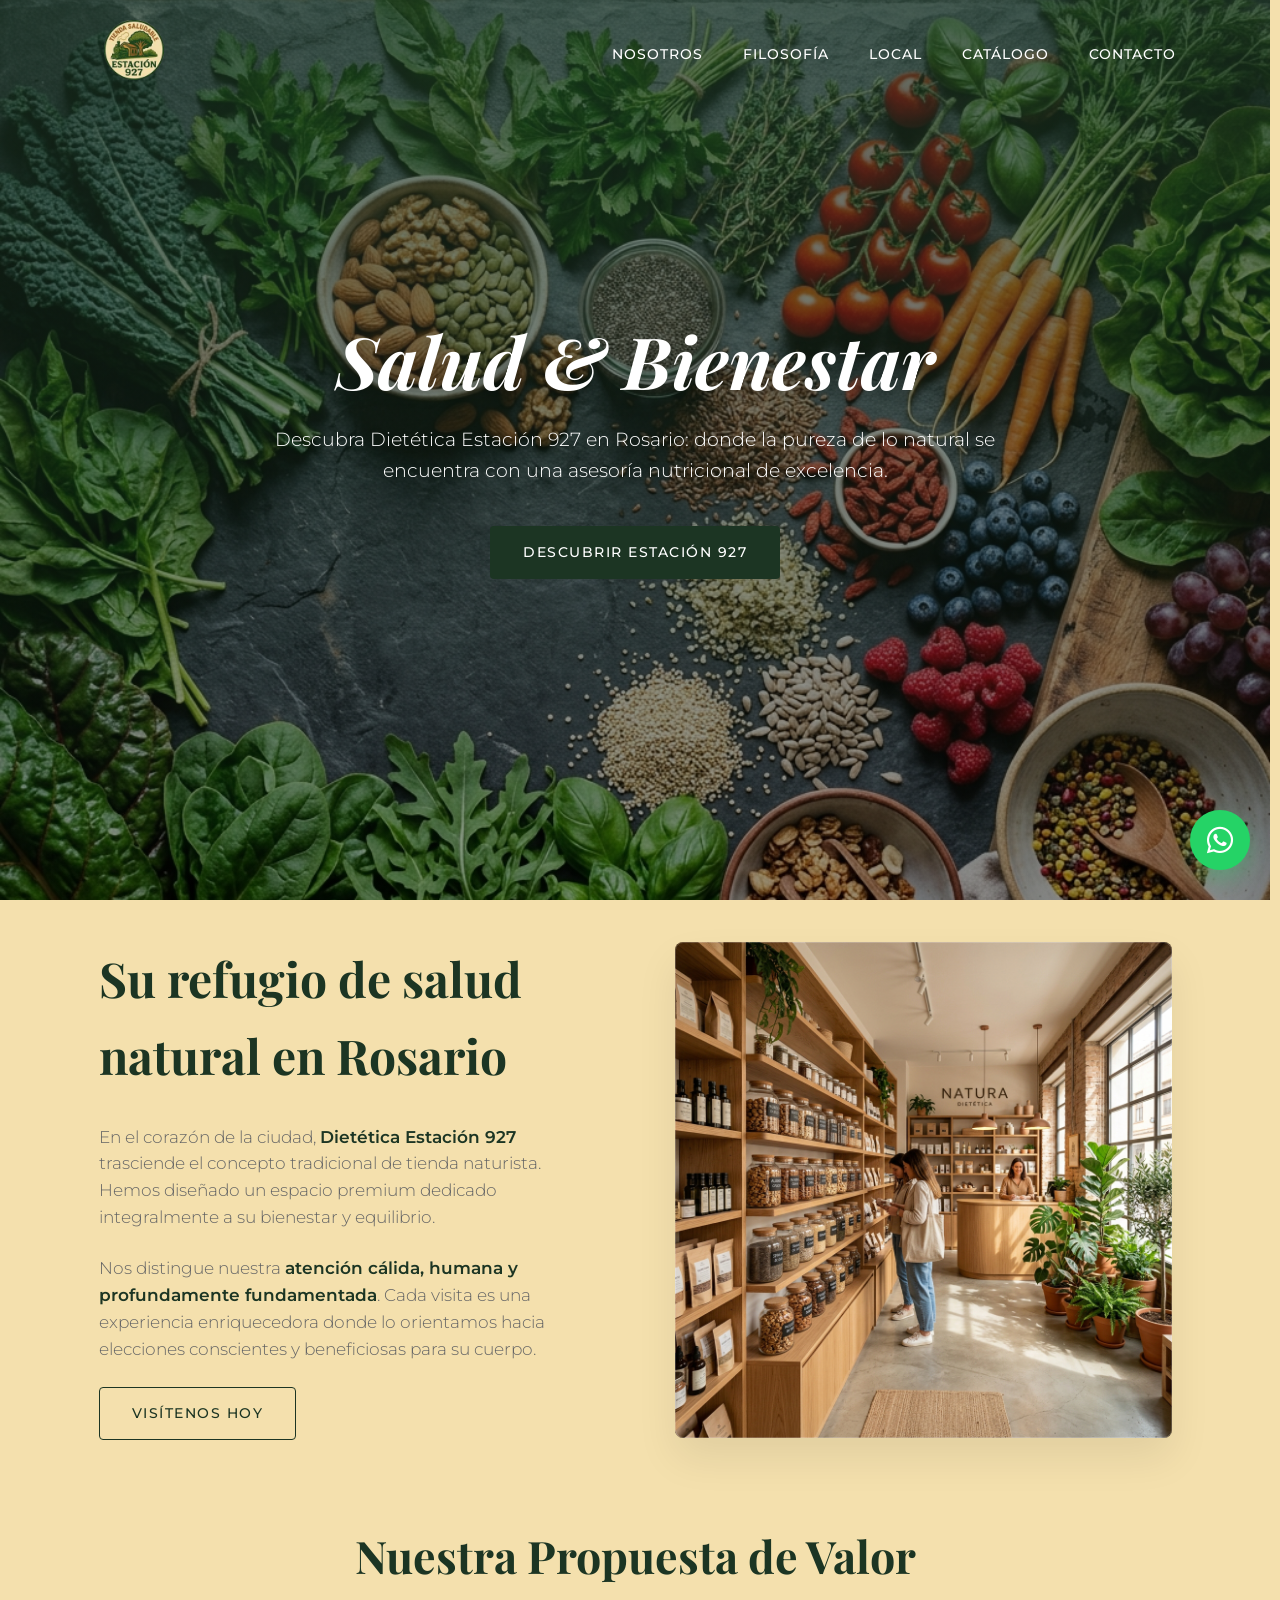
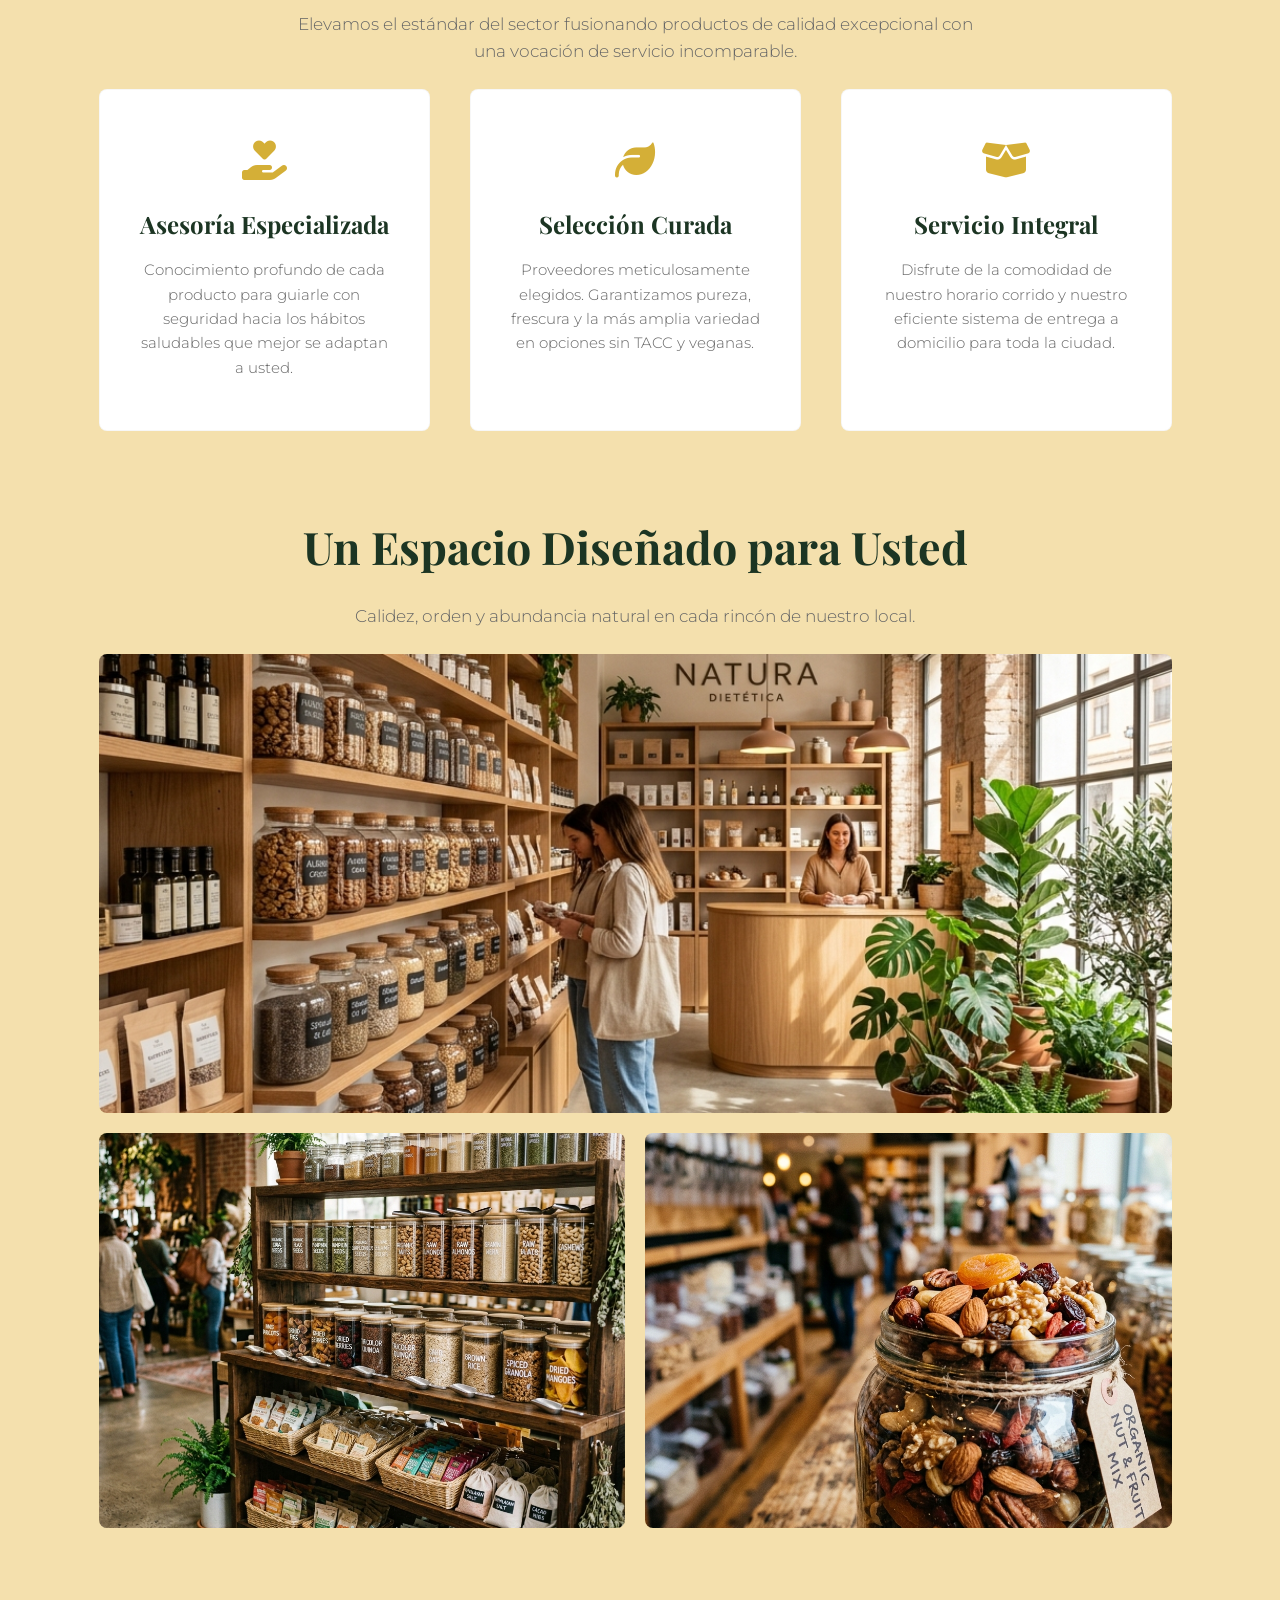
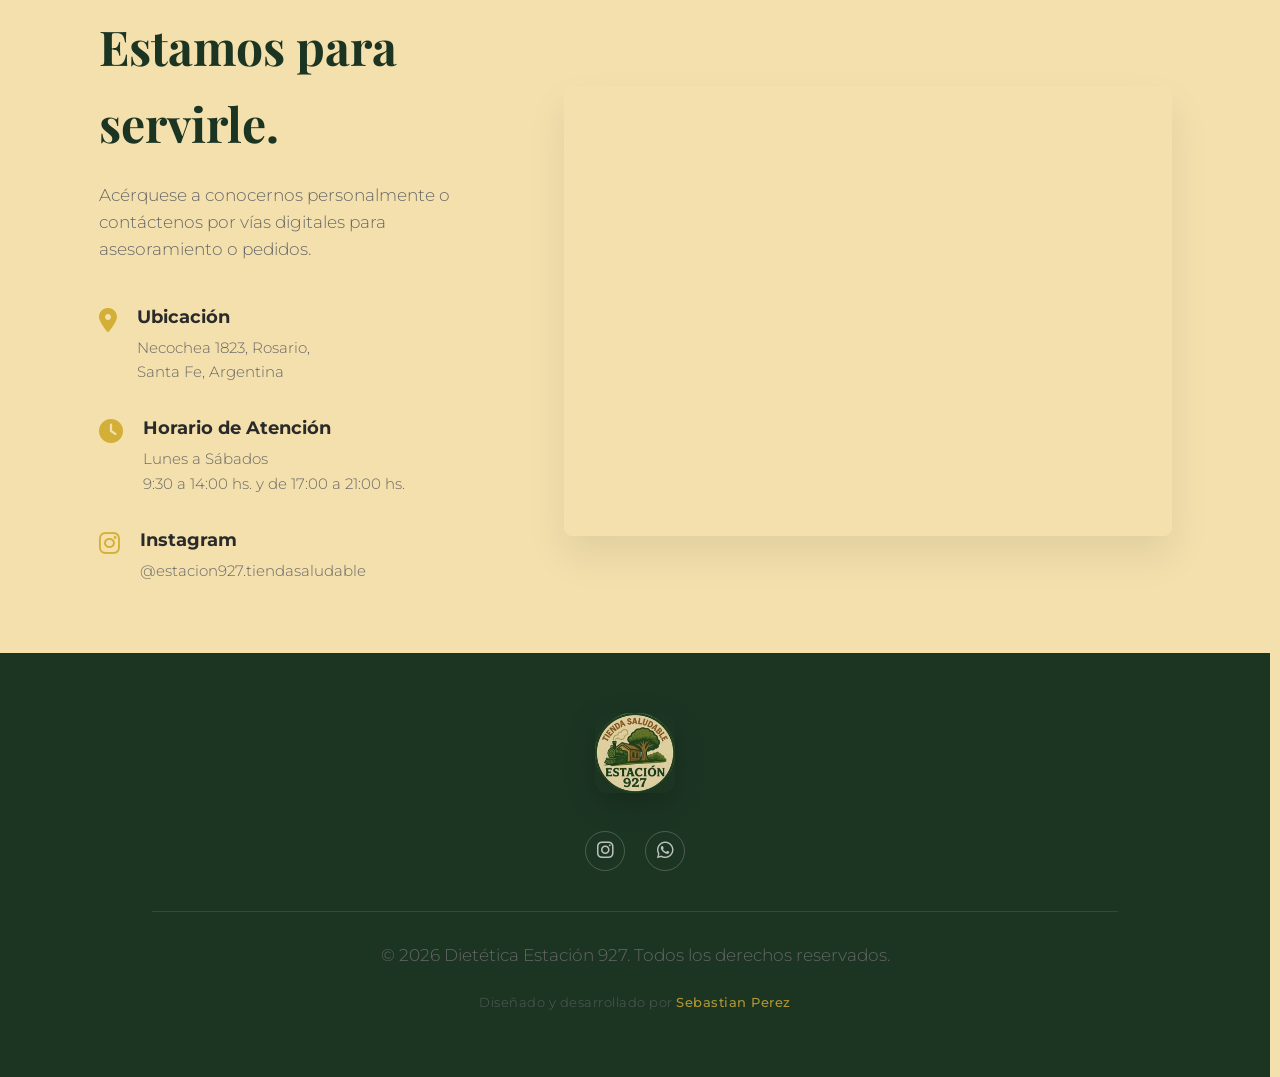
==== commit d1c6447f: "Fixing caché v3 Signed-off-by: PerezSebastian <psebastian10101010@gmail.com>" ====
--- a/index.html
+++ b/index.html
@@ -20,7 +20,7 @@
 
     <!-- Font Awesome -->
     <link rel="stylesheet" href="https://cdnjs.cloudflare.com/ajax/libs/font-awesome/6.4.0/css/all.min.css">
-    <link rel="stylesheet" href="assets/css/styles.css">
+    <link rel="stylesheet" href="assets/css/styles.css?v=3">
 </head>
 
 <body>
@@ -35,8 +35,8 @@
             </button>
             <ul class="nav-links" id="navLinks">
                 <li><a href="#nosotros">Nosotros</a></li>
-                <li><a href="#pilares">Filosofía</a></li>
-                <li><a href="#galeria">Local</a></li>
+                <li><a href="#filosofia">Filosofía</a></li>
+                <li><a href="#local">Local</a></li>
                 <li><a href="catalogo.html">Catálogo</a></li>
                 <li><a href="#contacto">Contacto</a></li>
             </ul>
@@ -72,7 +72,7 @@
         </div>
     </section>
 
-    <section class="pillars section-padding" id="pilares">
+    <section class="pillars section-padding" id="filosofia">
         <div class="container">
             <div class="section-header text-center reveal">
                 <h2>Nuestra Propuesta de Valor</h2>
@@ -102,7 +102,7 @@
         </div>
     </section>
 
-    <section class="gallery section-padding" id="galeria">
+    <section class="gallery section-padding" id="local">
         <div class="container">
             <div class="section-header text-center reveal">
                 <h2>Un Espacio Diseñado para Usted</h2>
@@ -195,7 +195,7 @@
         <i class="fa-brands fa-whatsapp"></i>
     </a>
     <!-- Scripts -->
-    <script src="assets/js/animations.js"></script>
+    <script src="assets/js/animations.js?v=3"></script>
 </body>
 
 </html>
--- a/assets/css/styles.css
+++ b/assets/css/styles.css
@@ -90,7 +90,7 @@
         }
 
         .section-padding {
-            padding: 100px 0;
+            padding: 40px 0;
         }
 
         .text-center {
@@ -830,7 +830,7 @@
             .contact-grid { grid-template-columns: 1fr; }
             .info-list li { flex-direction: column; align-items: center; text-align: center; gap: 10px; }
             
-            .section-padding { padding: 70px 0; }
+            .section-padding { padding: 24px 0; }
         }
 
 /* Helpers */
@@ -1132,6 +1132,7 @@
 .cart-panel h2 {
     font-size: 1.8rem;
     margin-bottom: 10px;
+    scroll-margin-top: 110px;
 }
 
 .cart-empty {
@@ -1342,10 +1343,11 @@
 }
 
 .product-modal__media {
+    position: relative;
     background: var(--bg-color);
 }
 
-.product-modal__media img {
+.product-modal__media img.product-modal__image {
     width: 100%;
     height: 260px;
     display: block;
@@ -1479,16 +1481,124 @@
 
 @media (min-width: 768px) {
     .product-modal__body {
-        grid-template-columns: minmax(300px, 0.85fr) minmax(0, 1.15fr);
-    }
-
-    .product-modal__media img {
+        display: grid;
+        grid-template-columns: 0.95fr 1.05fr;
+        max-height: min(86vh, 620px);
+        overflow: hidden;
+        background: var(--white);
+        padding: 0;
+    }
+
+    .product-modal__media {
+        width: 100%;
         height: 100%;
         min-height: 560px;
+        background: var(--bg-color);
+        display: block;
+        position: relative;
+    }
+
+    .product-modal__media img.product-modal__image {
+        width: 100%;
+        height: 100%;
+        object-fit: cover;
+        display: block;
+        border-bottom: none;
     }
 
     .product-modal__content {
-        padding: 42px;
+        padding: 44px;
+        display: flex;
+        flex-direction: column;
+        justify-content: space-between;
+        height: 100%;
+        background: var(--white);
+        overflow: hidden;
+    }
+
+    .product-modal__content .product-meta {
+        display: flex;
+        justify-content: space-between;
+        align-items: center;
+        margin-bottom: 8px;
+    }
+
+    .product-modal__content h2 {
+        font-family: var(--font-heading);
+        color: var(--primary-color);
+        font-size: 2.2rem;
+        line-height: 1.15;
+        margin: 0 0 20px 0;
+        padding-right: 36px;
+    }
+
+    .product-modal__details-wrapper {
+        display: flex;
+        flex-direction: column;
+        flex-grow: 1;
+        overflow-y: auto;
+        padding-right: 12px;
+        margin-bottom: 20px;
+        scrollbar-color: rgba(28, 53, 35, 0.4) rgba(244, 224, 173, 0.25);
+        scrollbar-width: thin;
+    }
+
+    .product-modal__details-wrapper::-webkit-scrollbar {
+        width: 6px;
+    }
+
+    .product-modal__details-wrapper::-webkit-scrollbar-track {
+        background: rgba(244, 224, 173, 0.2);
+        border-radius: 999px;
+    }
+
+    .product-modal__details-wrapper::-webkit-scrollbar-thumb {
+        background: var(--primary-light);
+        border-radius: 999px;
+    }
+
+    .product-modal__details-wrapper .product-detail-block {
+        margin-top: 20px;
+        border-top: 1px solid rgba(28, 53, 35, 0.09);
+        padding-top: 18px;
+    }
+
+    .product-modal__details-wrapper .product-detail-block:first-child {
+        margin-top: 0;
+        border-top: none;
+        padding-top: 0;
+    }
+
+    .product-modal__details-wrapper .product-detail-block h3 {
+        font-family: var(--font-body);
+        font-size: 0.8rem;
+        letter-spacing: 1.2px;
+        text-transform: uppercase;
+        color: var(--primary-color);
+        margin-bottom: 12px;
+        font-weight: 600;
+    }
+
+    .product-modal__details-wrapper .product-detail-block p {
+        font-size: 0.9rem;
+        line-height: 1.65;
+        color: var(--text-muted);
+        margin-bottom: 0;
+    }
+
+    .product-modal__details-wrapper .product-detail-block li {
+        font-size: 0.9rem;
+        line-height: 1.65;
+        color: var(--text-muted);
+    }
+
+    .product-modal__content .btn-primary {
+        width: 100%;
+        margin-top: 0;
+        padding: 16px 20px;
+        font-size: 0.85rem;
+        letter-spacing: 1.5px;
+        flex-shrink: 0;
     }
 }
 
@@ -1633,3 +1743,65 @@
 }
 
 
+/* Feedback visual para agregar al carrito */
+.btn.added {
+    background-color: #20ba5a !important;
+    border-color: #20ba5a !important;
+    color: var(--white) !important;
+    cursor: default;
+    pointer-events: none;
+    transform: none !important;
+    box-shadow: none !important;
+}
+
+/* Mobile Cart Link in Header */
+.mobile-cart-link {
+    display: inline-flex;
+    align-items: center;
+    gap: 4px;
+    color: var(--white);
+    font-size: 1.1rem;
+    font-weight: 500;
+    text-decoration: none;
+    transition: var(--transition);
+    margin-left: auto;
+    margin-right: 18px;
+    padding: 8px 12px;
+    border-radius: 99px;
+    background: rgba(255, 255, 255, 0.12);
+    border: 1px solid rgba(255, 255, 255, 0.18);
+    position: relative;
+    z-index: 1001;
+}
+
+header.scrolled .mobile-cart-link {
+    color: var(--primary-color);
+    background: rgba(28, 53, 35, 0.08);
+    border-color: rgba(28, 53, 35, 0.14);
+}
+
+.mobile-cart-link i {
+    font-size: 1rem;
+}
+
+.mobile-cart-count {
+    font-size: 0.85rem;
+    font-weight: 600;
+}
+
+@keyframes cartBump {
+    0% { transform: scale(1); }
+    30% { transform: scale(1.28); }
+    50% { transform: scale(0.92); }
+    100% { transform: scale(1); }
+}
+
+.cart-bump {
+    animation: cartBump 0.4s cubic-bezier(0.25, 0.46, 0.45, 0.94);
+}
+
+@media (min-width: 768px) {
+    .mobile-cart-link {
+        display: none !important;
+    }
+}
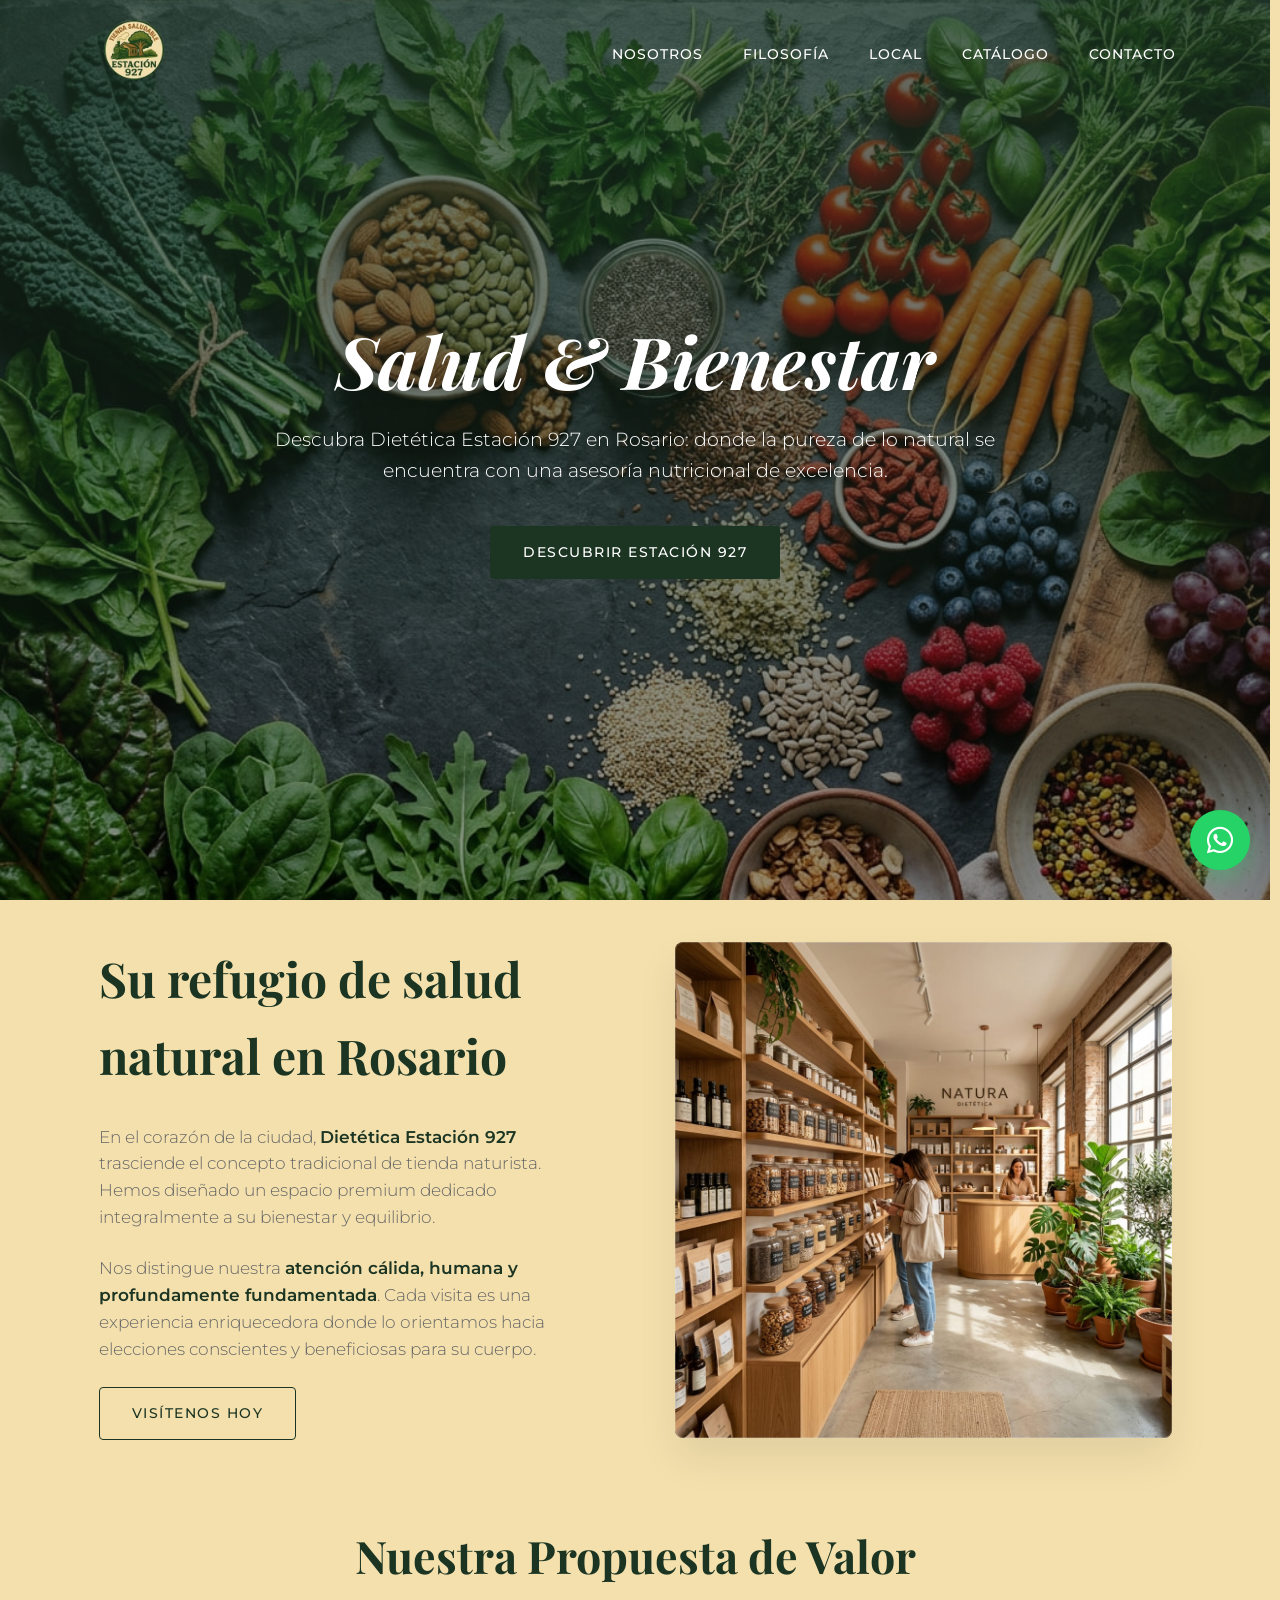
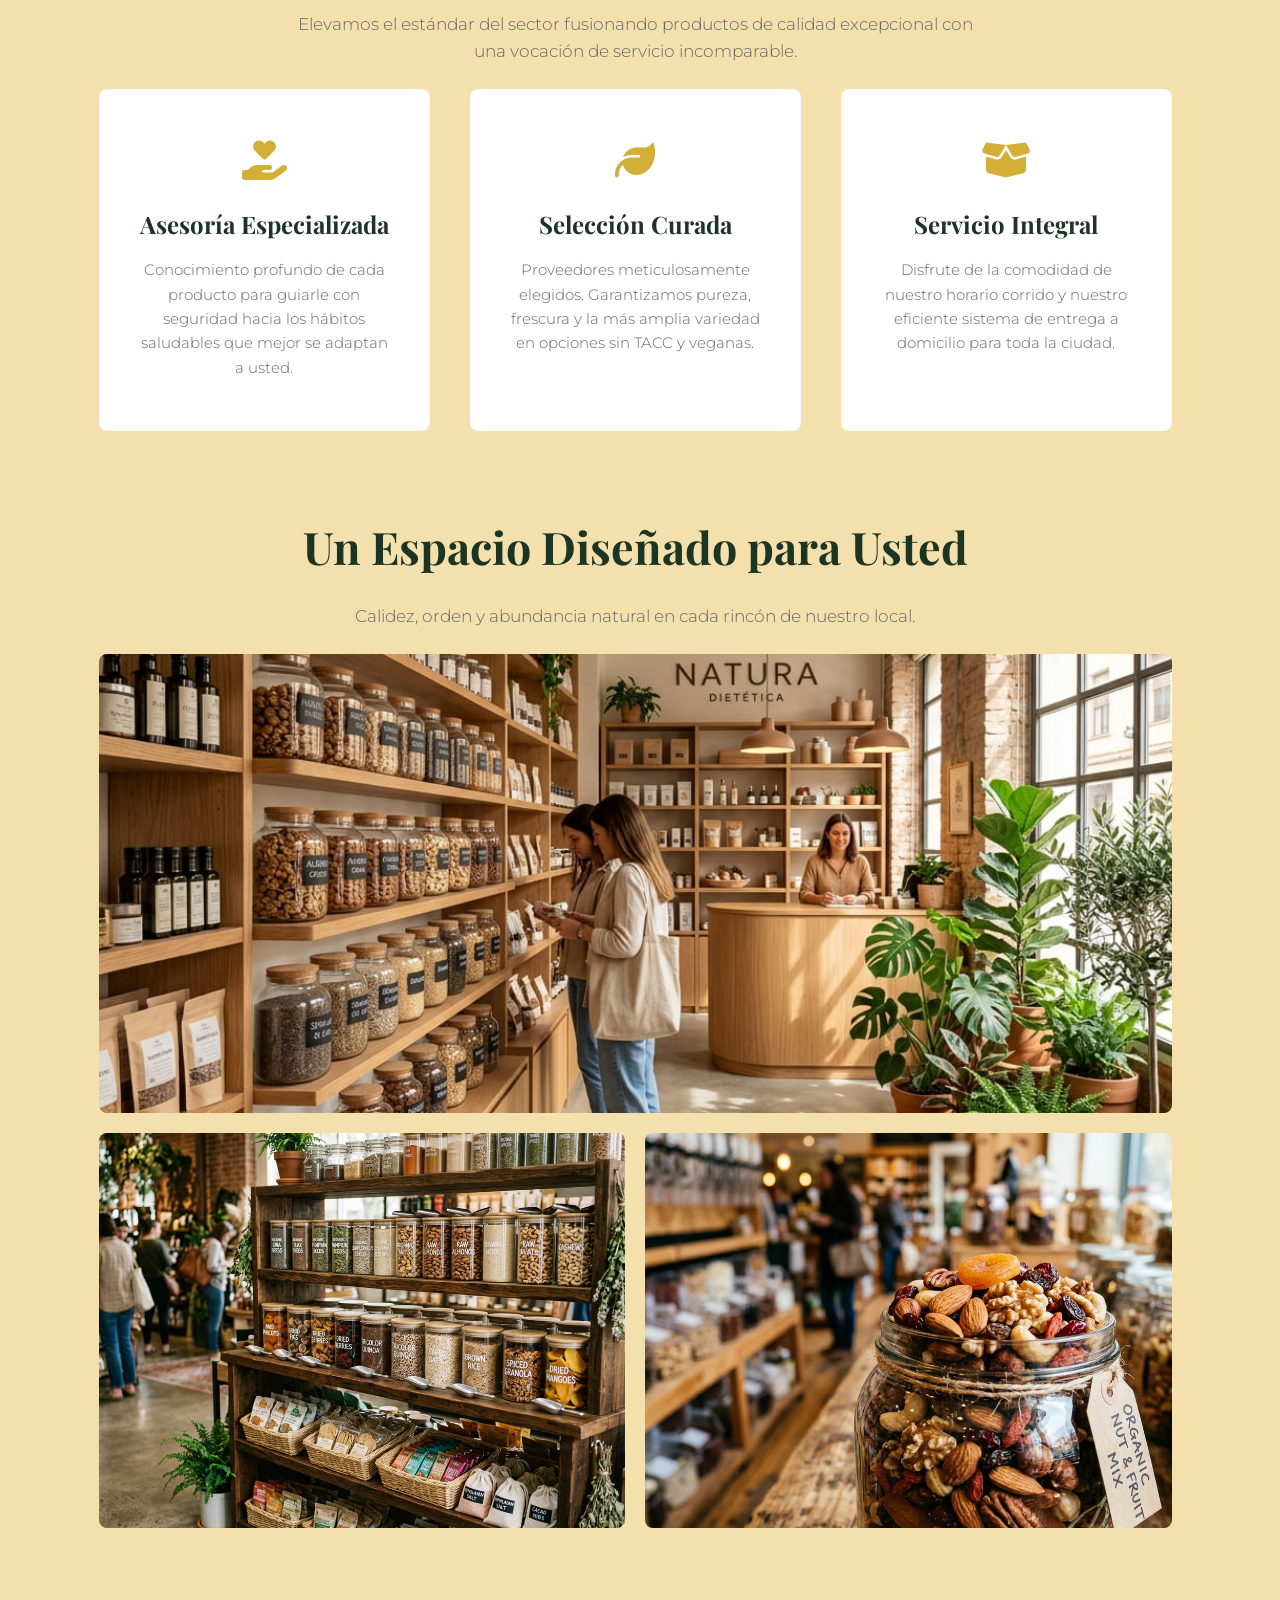
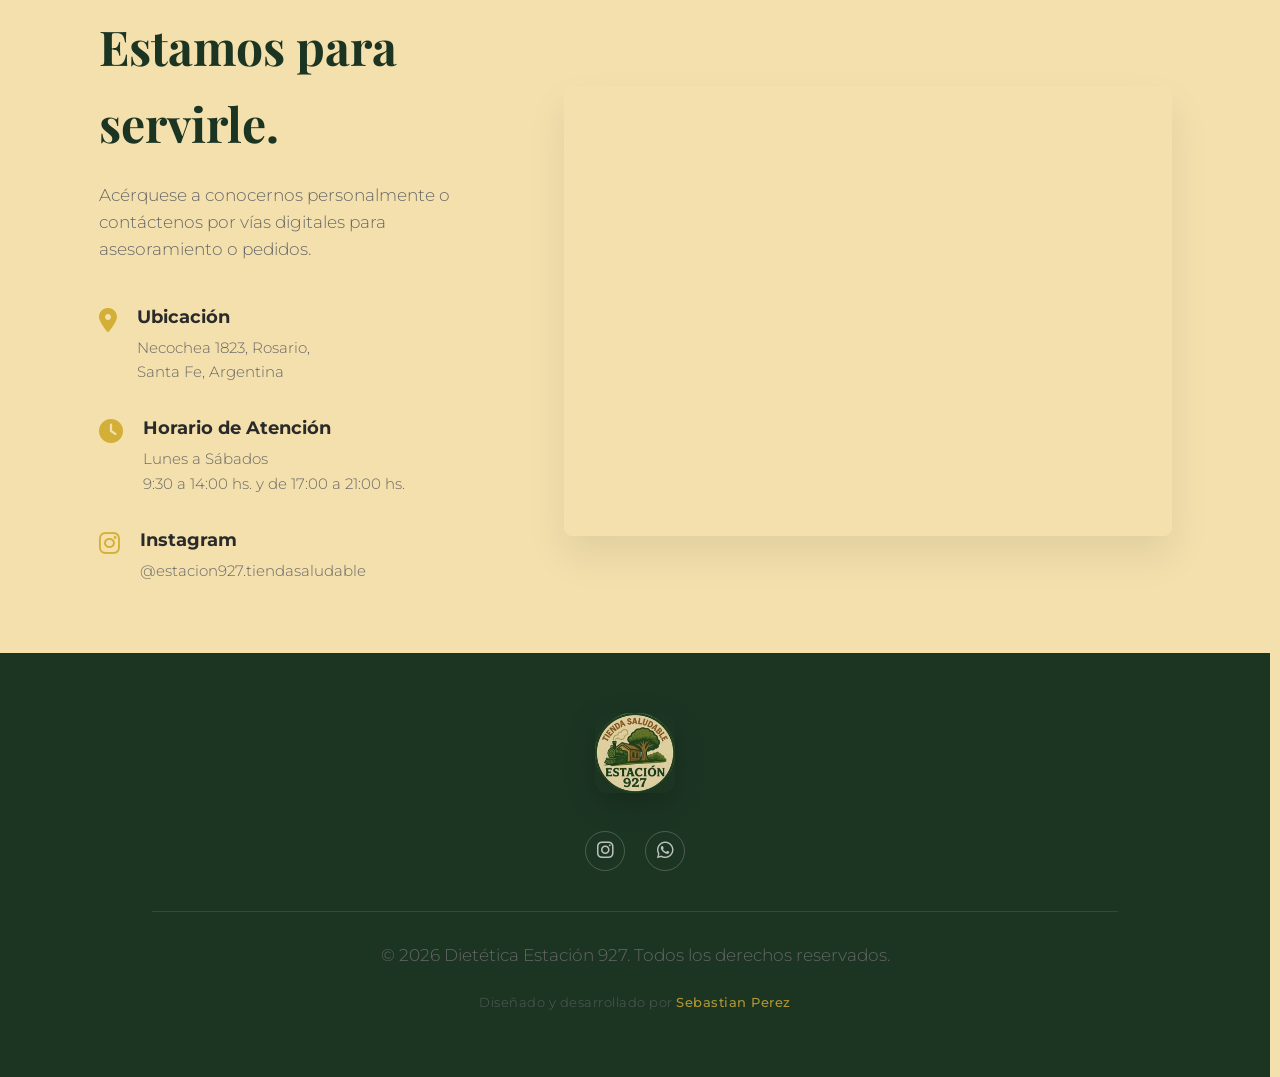
==== commit d00f7a34: "Fixing caché v5 Signed-off-by: PerezSebastian <psebastian10101010@gmail.com>" ====
--- a/index.html
+++ b/index.html
@@ -9,7 +9,7 @@
         content="Dietética Estación 927 en Rosario. Alimentación consciente, productos naturales premium y atención personalizada en nuestro local de Necochea 1823.">
 
     <!-- Favicon -->
-    <link rel="icon" type="image/png" href="assets/img/logo-estacion-927.png">
+    <link rel="icon" type="image/png" href="assets/img/logo-estacion-927.png?v=5">
 
     <!-- Google Fonts -->
     <link rel="preconnect" href="https://fonts.googleapis.com">
@@ -20,7 +20,7 @@
 
     <!-- Font Awesome -->
     <link rel="stylesheet" href="https://cdnjs.cloudflare.com/ajax/libs/font-awesome/6.4.0/css/all.min.css">
-    <link rel="stylesheet" href="assets/css/styles.css?v=3">
+    <link rel="stylesheet" href="assets/css/styles.css?v=5">
 </head>
 
 <body>
@@ -28,7 +28,7 @@
     <header id="header">
         <div class="container nav-container">
             <a href="#inicio" class="logo">
-                <img src="assets/img/logo-estacion-927.png" alt="Estación 927">
+                <img src="assets/img/logo-estacion-927.png?v=5" alt="Estación 927">
             </a>
             <button class="mobile-menu-btn" id="mobileMenuBtn">
                 <i class="fa-solid fa-bars"></i>
@@ -67,7 +67,7 @@
                 <a href="#contacto" class="btn btn-outline" class="btn btn-outline mt-sm">Visítenos hoy</a>
             </div>
             <div class="about-image-wrapper reveal">
-                <img src="assets/img/about-interior.png" alt="Interior Dietética Estación 927">
+                <img src="assets/img/about-interior.png?v=5" alt="Interior Dietética Estación 927">
             </div>
         </div>
     </section>
@@ -110,19 +110,19 @@
             </div>
             <div class="gallery-grid">
                 <div class="gallery-item large reveal">
-                    <img src="assets/img/about-interior.png" alt="Local Dietética Estación 927">
+                    <img src="assets/img/about-interior.png?v=5" alt="Local Dietética Estación 927">
                     <div class="gallery-overlay">
                         <h3>Ambiente Acogedor</h3>
                     </div>
                 </div>
                 <div class="gallery-item reveal">
-                    <img src="assets/img/gallery-shelves.png" alt="Estanterías con variedad">
+                    <img src="assets/img/gallery-shelves.png?v=5" alt="Estanterías con variedad">
                     <div class="gallery-overlay">
                         <h3>Variedad y Orden</h3>
                     </div>
                 </div>
                 <div class="gallery-item reveal">
-                    <img src="assets/img/gallery-detail.png" alt="Detalles de productos">
+                    <img src="assets/img/gallery-detail.png?v=5" alt="Detalles de productos">
                     <div class="gallery-overlay">
                         <h3>Calidad en Detalle</h3>
                     </div>
@@ -174,7 +174,7 @@
     <footer>
         <div class="container">
             <div class="footer-logo">
-                <img src="assets/img/logo-estacion-927.png" alt="Estación 927 Logo">
+                <img src="assets/img/logo-estacion-927.png?v=5" alt="Estación 927 Logo">
             </div>
             <div class="social-links">
                 <a href="https://instagram.com/dieteticaEstación 927" target="_blank" aria-label="Instagram"><i
@@ -195,7 +195,7 @@
         <i class="fa-brands fa-whatsapp"></i>
     </a>
     <!-- Scripts -->
-    <script src="assets/js/animations.js?v=3"></script>
+    <script src="assets/js/animations.js?v=4"></script>
 </body>
 
 </html>
--- a/assets/css/styles.css
+++ b/assets/css/styles.css
@@ -247,7 +247,7 @@
         .hero-bg {
             position: absolute;
             top: 0; left: 0; width: 100%; height: 120%; /* for parallax */
-            background-image: url('../img/hero-bg.png');
+            background-image: url('../img/hero-bg.png?v=5');
             background-size: cover;
             background-position: center;
             z-index: 0;
